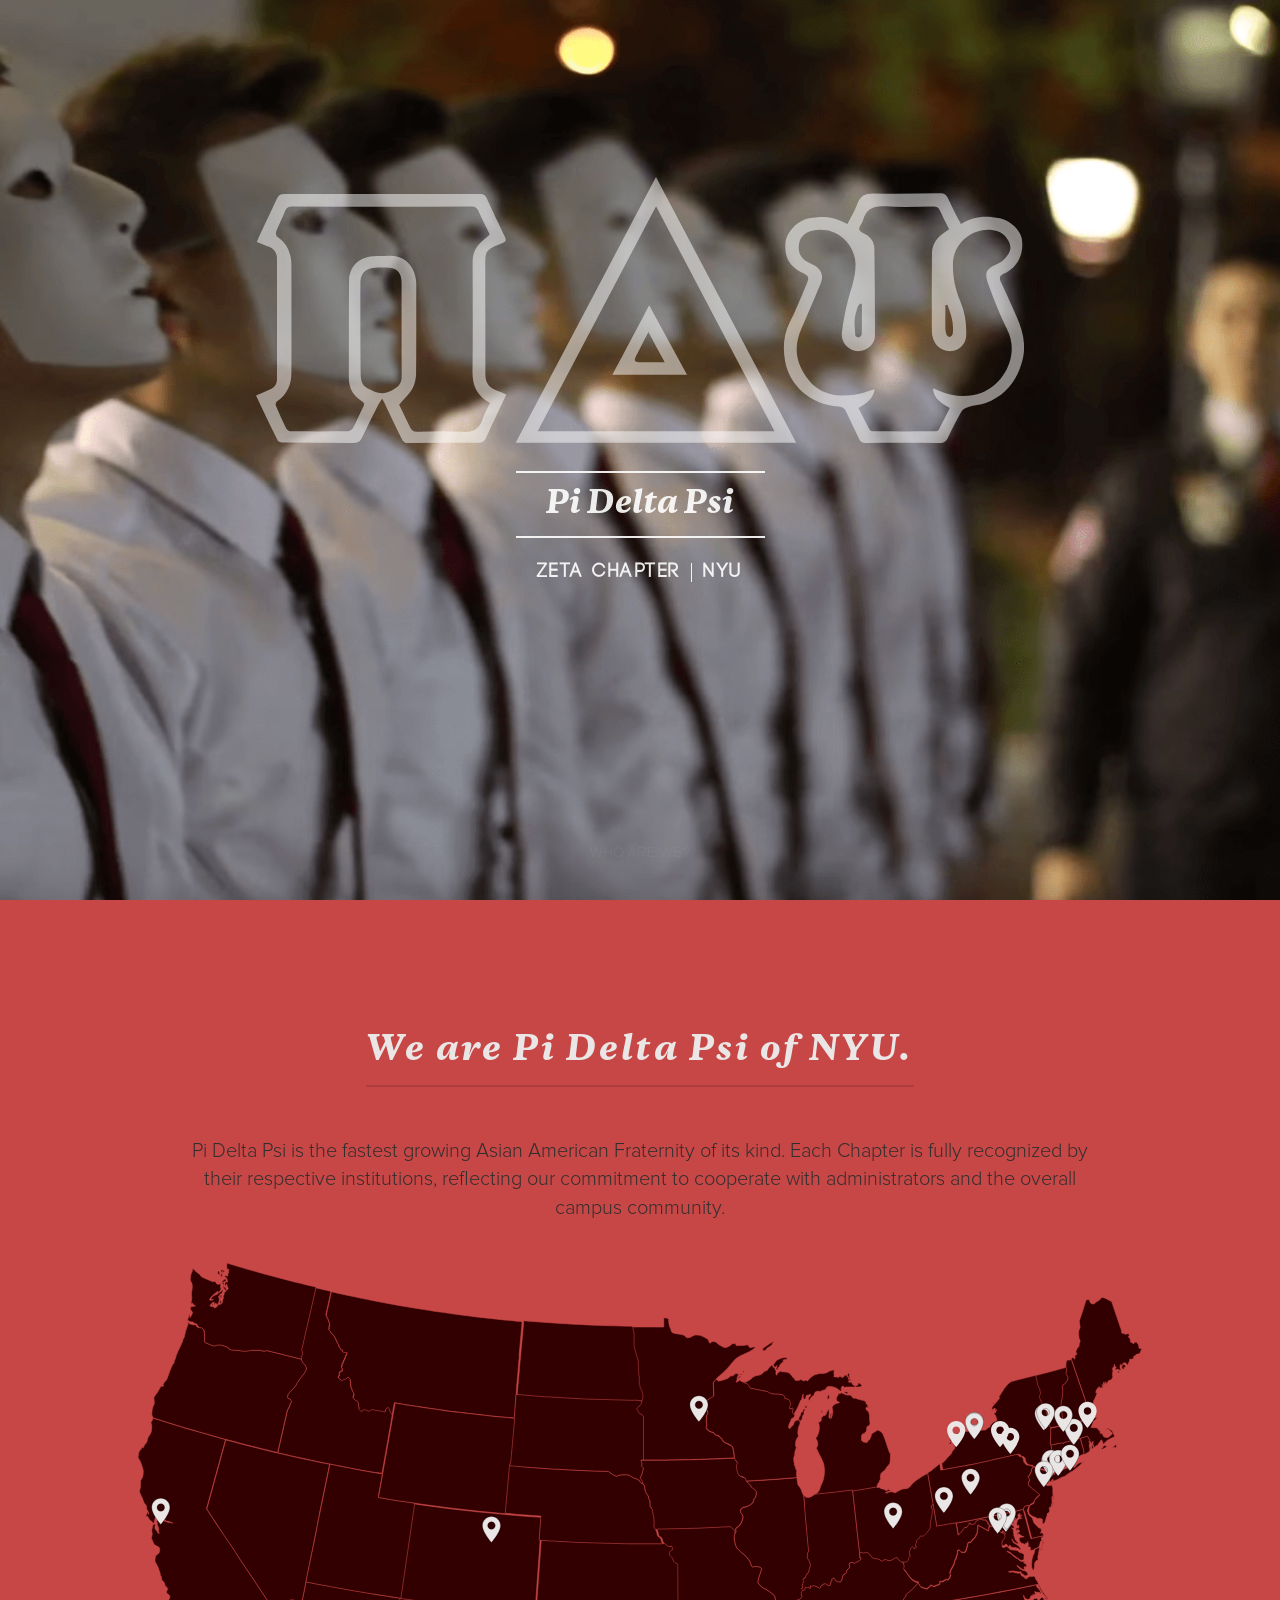
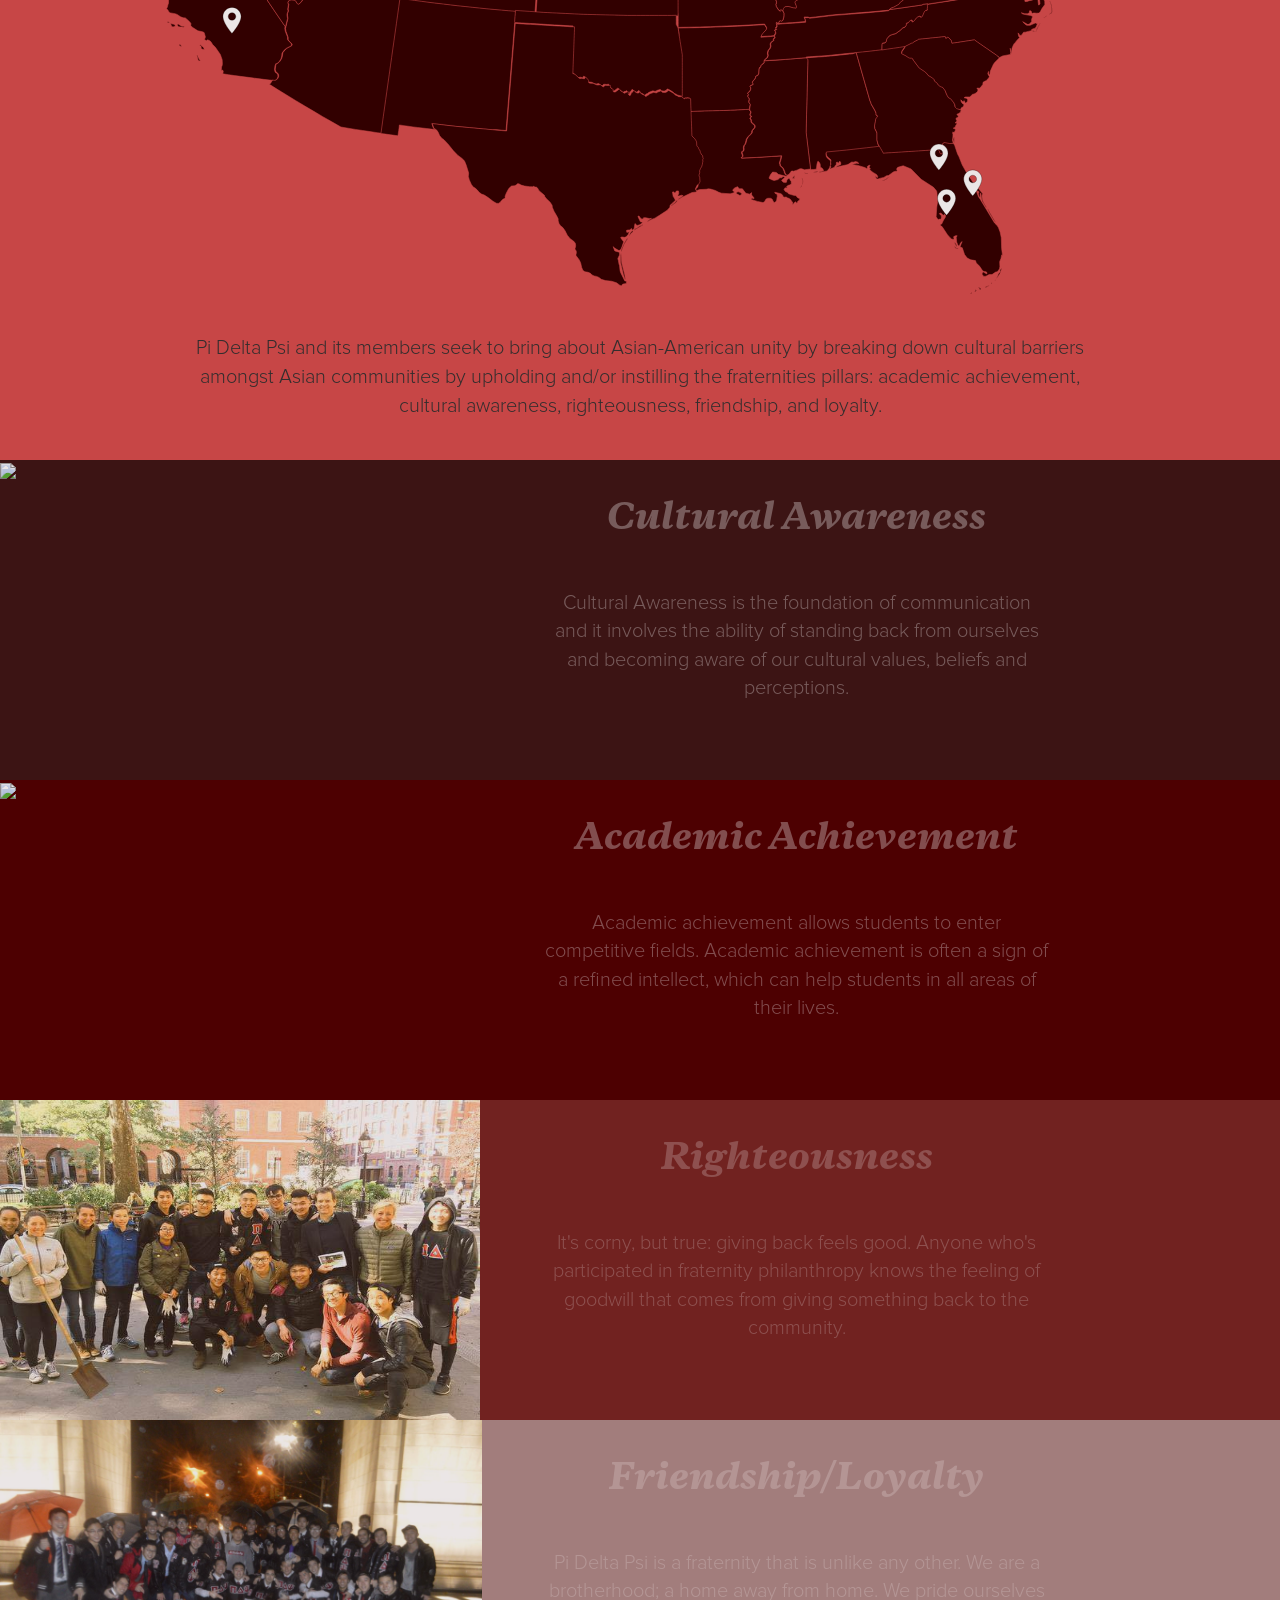
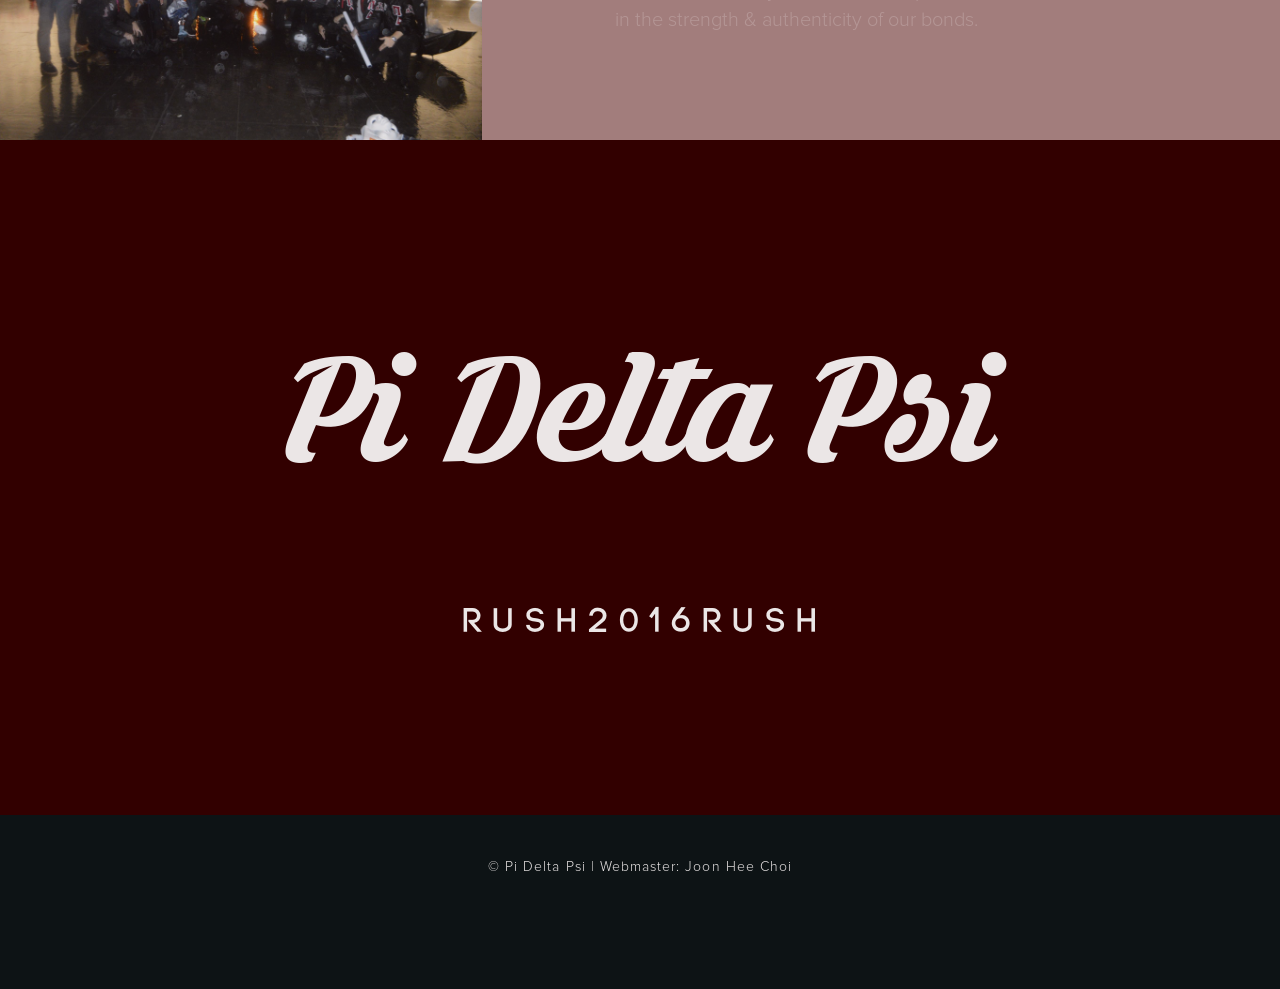
==== final/html/index.html @ 0b67f4a4 "final-" ====
<!DOCTYPE html>
<html lang="en">
  <head>
    <meta charset="utf-8">
    <meta http-equiv="X-UA-Compatible" content="IE=edge">
    <meta name="viewport" content="width=device-width, initial-scale=1">
    <meta name="description" content="">
    <meta name="author" content="">
    <link rel="icon" href="../img/pi_icon.png">
    <title>Pi Delta Psi |  NYU </title>

    <!-- Bootstrap core CSS -->
    <link href="../css/bootstrap.min.css" rel="stylesheet">
    <link href="../css/bootstrap.css" rel="stylesheet">
    <link href="../css/starter-template.css" rel="stylesheet">
    <link href="../css/style.css" rel="stylesheet">

  </head>

  <body>
    <div class = "front-cover">
      <section id="banner">
         <div class="inner">
              <!-- <center>  <img src="../img/letters.png" alt=""></center> -->
              <img class = "letters" src="../img/template2.svg" width = "30%" height = "auto">
              <div class = "border"></div>
              <h2 id = "name" >Pi Delta Psi</h2>
              <div class = "border"></div>

              <p class = "info">Zeta Chapter | NYU</p>
              <ul class="actions">
              </ul>
         </div>
         <a class="scrollto1">WHO ARE WE?
         </br>
         <span class="glyphicon glyphicon-chevron-down" aria-hidden="true"></span>
         </a>
      </section>
      <nav class="navbar navbar-inverse navbar-fixed-top">
           <div class="navbar-header">
              <a class="navbar-brand" href="index.html">Pi Delta Psi</a>
            </div>
            <div class="mobilenav">
                  <li><a href="../html/rush.html">Rush</a></li>
                  <li><a href="../html/brothers.html">Brothers</a></li>
                  <li><a href="../html/chapters.html">Chapters</a></li>
              </div>
              <a href="javascript:void(0)" class="icon">
                <div class="hamburger">
                  <div class="menui top-menu"></div>
                  <div class="menui mid-menu"></div>
                  <div class="menui bottom-menu"></div>
                </div>
              </a>
      </nav>
      <!-- navbar -->
     
      <section id = "two" >
      <h3 class = "header-content">We are Pi Delta Psi of NYU.</h3>
    </br>
      <p class = "page-content">Pi Delta Psi is the fastest growing Asian American Fraternity of its kind. Each Chapter is fully recognized by their respective institutions, reflecting our commitment to cooperate with administrators and the overall campus community.</p>
    <div class = "map-wrapper">
        <img src="../img/usaHigh.svg" >
    </div>
    <p class = "page-content">
    Pi Delta Psi and its members seek to bring about Asian-American unity by breaking down cultural barriers amongst Asian communities by upholding and/or instilling the fraternities pillars: academic achievement, cultural awareness, righteousness, friendship, and loyalty.</p>
      </section>
      <section id = "three" >
        <div id = "page-three">
          <div class = "left-image" >
            <img id = "side-image" src="../img/cultural.jpg" height = "320">
          </div>
          <div id = "container3" class = "col-md-5">
            <h3>Cultural Awareness</h3>
            </br>
            <p class="page"> Cultural Awareness is the foundation of communication and it involves the ability of standing back from ourselves and becoming aware of our cultural values, beliefs and perceptions. </p>
          </div>
        </div>
      </section>
      <section id = "four">
        <div id = "page-four">
          <div class = "left-image" >
            <img id = "side-image" src="../img/academic.jpg" height = "320">
          </div>
          <div id = "container4" class = "col-md-5">
            <h3>Academic Achievement</h3>
            </br>
            <p class="page"> Academic achievement allows students to enter competitive fields. Academic achievement is often a sign of a refined intellect, which can help students in all areas of their lives. </p>
          </div>
        </div>
      </section>
      <section id = "five" >
        <div id = "page-five">
           <div class = "left-image" >
            <img id = "side-image" src="../img/righteousness.jpg" width = "480px" height = "320px">
          </div>
          <div id = "container5" class = "col-md-5">
            <h3>Righteousness</h3>
            </br>
            <p class="page">It's corny, but true: giving back feels good. Anyone who's participated in fraternity philanthropy knows the feeling of goodwill that comes from giving something back to the community.</p>
          </div>
        </div>
      </section>
      <section id = "six">
        <div class = "left-image"><img id = "side-image" src="../img/friendship.jpg" height = "320"> </div>
        <div id = "page-six">
           <div id = "container6" class = "col-md-5">
             <h3>Friendship/Loyalty</h3>
             </br>
             <p class="page"> Pi Delta Psi is a fraternity that is unlike any other. We are a brotherhood; a home away from home. We pride ourselves in the strength & authenticity of our bonds.</p>
         </div>
        </div>
      </section>
      <a href="../html/rush.html">
        <section id = "rush">
          <div class="rush-content">
            <p class = "rush-line-1">Pi Delta Psi</p>
            <p class = "rush-me">R U S H 2 0 1 6 R U S H</p>
          </div>

         </section>
      </a>
      <section id = "footer-credit">
          <p id = "credit">&copy; Pi Delta Psi | Webmaster: Joon Hee Choi</p>
         
      </section>
    </div>


    <!-- JQuery Files -->
    <script src= "../js/jquery-1.12.2.min.js"</script>
    <script src="../js/bootstrap.min.js"></script>
    <script src="../js/jquery-scrollto.js"></script>
   <script src = "../js/parallax.min.js"></script>
   <script src = "../js/main.js"></script>



  </body>
</html>
---- final/css/style.css ----
@font-face {
    font-family: CodeBold;
    src: url("../fonts/CODEBold.otf");
    font-weight: bold;
}
@font-face{
  font-family: Galaxie;
  src: url("../fonts/Galaxie.otf");

}
@font-face{
  font-family: Proxima;
  src: url("../fonts/Proxima.otf");
}
@font-face{
  font-family: Krinkle;
  src: url("../fonts/KrinkesRegular.ttf");

}
body {
  background-color: #320000;
  padding: 0;
  margin-top: 0;

}	
h3{
  font-family: Galaxie;
  color: white;
  font-size: 35px;
}
/* CUSTOMIZE THE NAV BAR */

.navbar-inverse .navbar-nav>.active>a, .navbar-inverse .navbar-nav>.active>a:hover, .navbar-inverse .navbar-nav>.active>a:focus {
  color: #fff;
  background-color: #FF953D;
  display: block;
  margin-top: 0;
}
.navbar-fixed-top {
  position: relative;
}
.navbar{
  display: block;
  margin-bottom: 0px;
}
/*END OF NAV*/
/*Front Page*/
.letters{
  display: block;
  margin: auto;
  opacity: 0;
  margin-bottom: 2em;
  width: 60%;
}

.info{
  font-family: CodeBold;
  color: white; 
  letter-spacing: 0.075em;
  font-size: 20px;
  opacity: 0;
  margin-top: 1.0em;
  margin-bottom: 1.0em;
}
/*Front Page End*/
a:visited,a:hover,a,a:link{
  text-decoration: none;
  color: white;
  cursor: auto;

}
.front-cover{
	height: 100vh;
	width:100%;
	background-size: cover;
	background-position: center center;
	background-repeat: no-repeat;
	padding-top: 0;
	margin-top: 0;
  opacity: 0.9;
}
.border{
  display: -moz-flex;
  display: -webkit-flex;
  display: -ms-flex;
  display: flex;
  margin: auto;
  justify-content: center;
	border-bottom: 2px solid #ffffff;
  width: 0px;
  margin-top: 0;
  padding-top: 0;
  margin-bottom: 0;
  margin-top: 0;
  opacity: 0;
}
/*ScrollTo Plugin*/
.scrollto1{
  opacity: 0;
  margin-top: 2.5em;
}
.scrollto1:hover{
  cursor: pointer;
}
/*ScrollTo Plugin*/
.image-container{
  display: inline-block;
  box-sizing: border-box;
}
.glyphicon-chevron-down{
  margin-top: 3em;
}
.header-content{
  display: inline-block;
  font-family: Galaxie;
  letter-spacing: 0.075em;
  font-size: 33px;
  color:white;
  padding-bottom: 0.5em;
  margin-top: 4.0em;
  border-bottom: solid 2px #fff;
  border-color:rgba(0, 0, 0, 0.125);
}

.page-content{
  display: block;
  font-family: Proxima;
  font-size: 20px;
  width: 72%;
  margin: auto;
  padding-top: 2em;
  padding-bottom: 2em;

}
.map-wrapper img{
  box-sizing: border-box;
  padding: 0px 10px;
  width: 80%;
}



.glyphicon-chevron-down{
  opacity: 0;
}
/* rush section */
#rush{
  /*height: 420px;*/
  height: 75vh;
  line-height: 75vh;
  text-align: center;
}
.rush-content {
  line-height: normal;
  vertical-align: middle;
  display: inline-block;
}
.rush-line-1{
  font-family: Krinkle;
  color: white;
  font-size: 200px;
  /*line-height: 420px;*/
  text-align: center;
}
.rush-me{
  font-family: CodeBold;
  color: white;
  font-size: 35px;
  text-align: center;
}
/* rush section end */

#name{
  font-family: Galaxie;
  font-size: 30px;
  margin-bottom: 0.5em;
  margin-top:0.5em;
  opacity: 0; 
  color: white;
  display: inline-block;
}
#two{
  padding: 0;
  margin: 0;
  width: 100%;
  height: auto;
  background-color: #D84E4E;
  overflow: hidden;
  text-align: center;
  position: relative;
}
#three, #four,#five,#six{
  padding: 0;
  margin: 0;
  width: 100%;
  height: 320px;
  background-color: #3E1717;
  overflow: hidden;
}
#four{
	background-color: #500002;

}
#five{
  background-color: #782624;
  padding: 0;
}
#six{
  background-color: #AF8B8A;
}
.page{
  display: block;
  font-family: Proxima;
  margin-top: 1em;
  font-size: 20px;
  color: white;
  float: right;

}
#container1,#container3, #container4, #container5, #container6{
  opacity: 0;
  padding-top: 20px;
  text-align: center;
}

#banner {
    display: -moz-flex;
    display: -webkit-flex;
    display: -ms-flex;
    display: flex;
    -moz-flex-direction: column;
    -webkit-flex-direction: column;
    -ms-flex-direction: column;
    flex-direction: column;
    -moz-justify-content: center;
    -webkit-justify-content: center;
    -ms-justify-content: center;
    justify-content: center;
    cursor: default;
    height: 100vh;
    min-height: 35em;
    overflow: hidden;
    position: relative;
    text-align: center;
}
#footer-credit{
  font-family: Proxima;
  text-align: center;
  height: calc(25vh - 51px);
  color: white;
  background-color: #091618;
  letter-spacing: 0.075em;
  padding-top: 3em;
}

/* 5/7/16 */
.scrollto1 {
  position: relative;
  top: 200px;
  cursor: pointer;
}
.glyphicon-chevron-down {
  top: -10px;
}

/*hamburglarv2 */
.top-animate {
  background: #fff !important;
  top: 13px !important;
  -webkit-transform: rotate(45deg);
  transform: rotate(45deg);
}
.mid-animate {
  opacity: 0;
}

.bottom-animate {
  background: #fff !important;
  top: 13px !important;
  -webkit-transform: rotate(-225deg);
  transform: rotate(-225deg);
}

.top-menu {
  top: 5px;
  width: 25px;
  height: 2px;
  border-radius: 10px;
  background-color: #801515;
}

.mid-menu {
  top: 13px;
  width: 25px;
  height: 2px;
  border-radius: 10px;
  background-color: #801515;
}

.bottom-menu {
  top: 21px;
  width: 25px;
  height: 2px;
  border-radius: 10px;
  background-color: #801515;
}

.menui {
  background: white;
  transition: 0.5s ease;
  transition-timing-function: cubic-bezier(.75, 0, .29, 1.01);
  margin-top: 10px;
  position: absolute;
}

.icon {
  z-index: 999;
  position: fixed;
  display: block;
  padding: 9px;
  height: 32px;
  width: 32px;
  margin: 0px;
  top: 0;
  right:0;
  margin-right:20px;
}

.mobilenav {
  font-family: inherit;
  top: 51px;
  right: 0;
  z-index: 999;
  display: none;
  position: fixed;
  width: 100%;
  height: 0px;
  /*background: #801515;*/
  background-color: rgba(128, 21, 21, .95);
  -webkit-box-shadow: 0px 4px 5px 0px rgba(0,0,0,0.75);
  -moz-box-shadow: 0px 4px 5px 0px rgba(0,0,0,0.75);
  box-shadow: 0px 4px 5px 0px rgba(0,0,0,0.75);
}

.mobilenav li {
  list-style-type: none;
  text-align: center;
  padding: 15px;
}
.mobilenav li:hover{
  -webkit-transition-duration: 1s;
  -webkit-transition-property: all;
  -webkit-transition-timing-function: ease-in-out;
 background-color: black; 


}
.mobilenav li a {
  font-size: 150%;
  color: #fff;
  text-decoration: none;
  font-weight: 300;
  width: 100%;
}

/*.mobilenav li:first-child {
  margin-top: 60px;
}*/
/*hamburglarv2 end*/

.navbar-inverse {
  background-color: black;
}
.navbar-inverse .navbar-brand {
  color: white;
}

#footer-credit p {
  margin: 0px;
}
.left-image{
  display: block;
  float: left;
  width: 480px;
  margin-right: 50px;
}
#page-three, #page-four, #page-five, #page-six{
  display: block;
}
@media only screen and (max-width: 1250px){
  .letters{
    width: 50%;
  }
  .left-image{
    display:block;
    margin: auto;
  }
#two{
    height: 1100px;
  }
#container1,#container3, #container4, #container5, #container6{
    text-align: center;
    padding: 0 20px;
  }

.map-wrapper img{
  width: 80%;
  }
#container1,#container3, #container4, #container5, #container6{
    display: block; 
    margin-left: 0px; 
    margin-right: 0px; 
  }
}
@media (max-width: 990px){
  #three, #four, #five, #six{
    height: 700px;
  }
  .left-image {
    float: none;
    width: 480px;
    display: block;
    margin: auto;
  }
  #container1,#container3, #container4, #container5, #container6{
     float: right;
    }
    
}
@media only screen and (max-width: 650px){
  #three, #four, #five, #six{
    height: 700px;
  }
  .rush-line-1 {
    font-size: 120px;
  }
}
@media only screen and (max-width: 500px){
  .left-image{
    margin-left: 0;
    height: auto;
  }
    .rush-line-1 {
    font-size: 90px;
  }
  #container1,#container3, #container4, #container5, #container6{
    width: 100%;
  }
  .letters{
    width: 70%;
  }
}
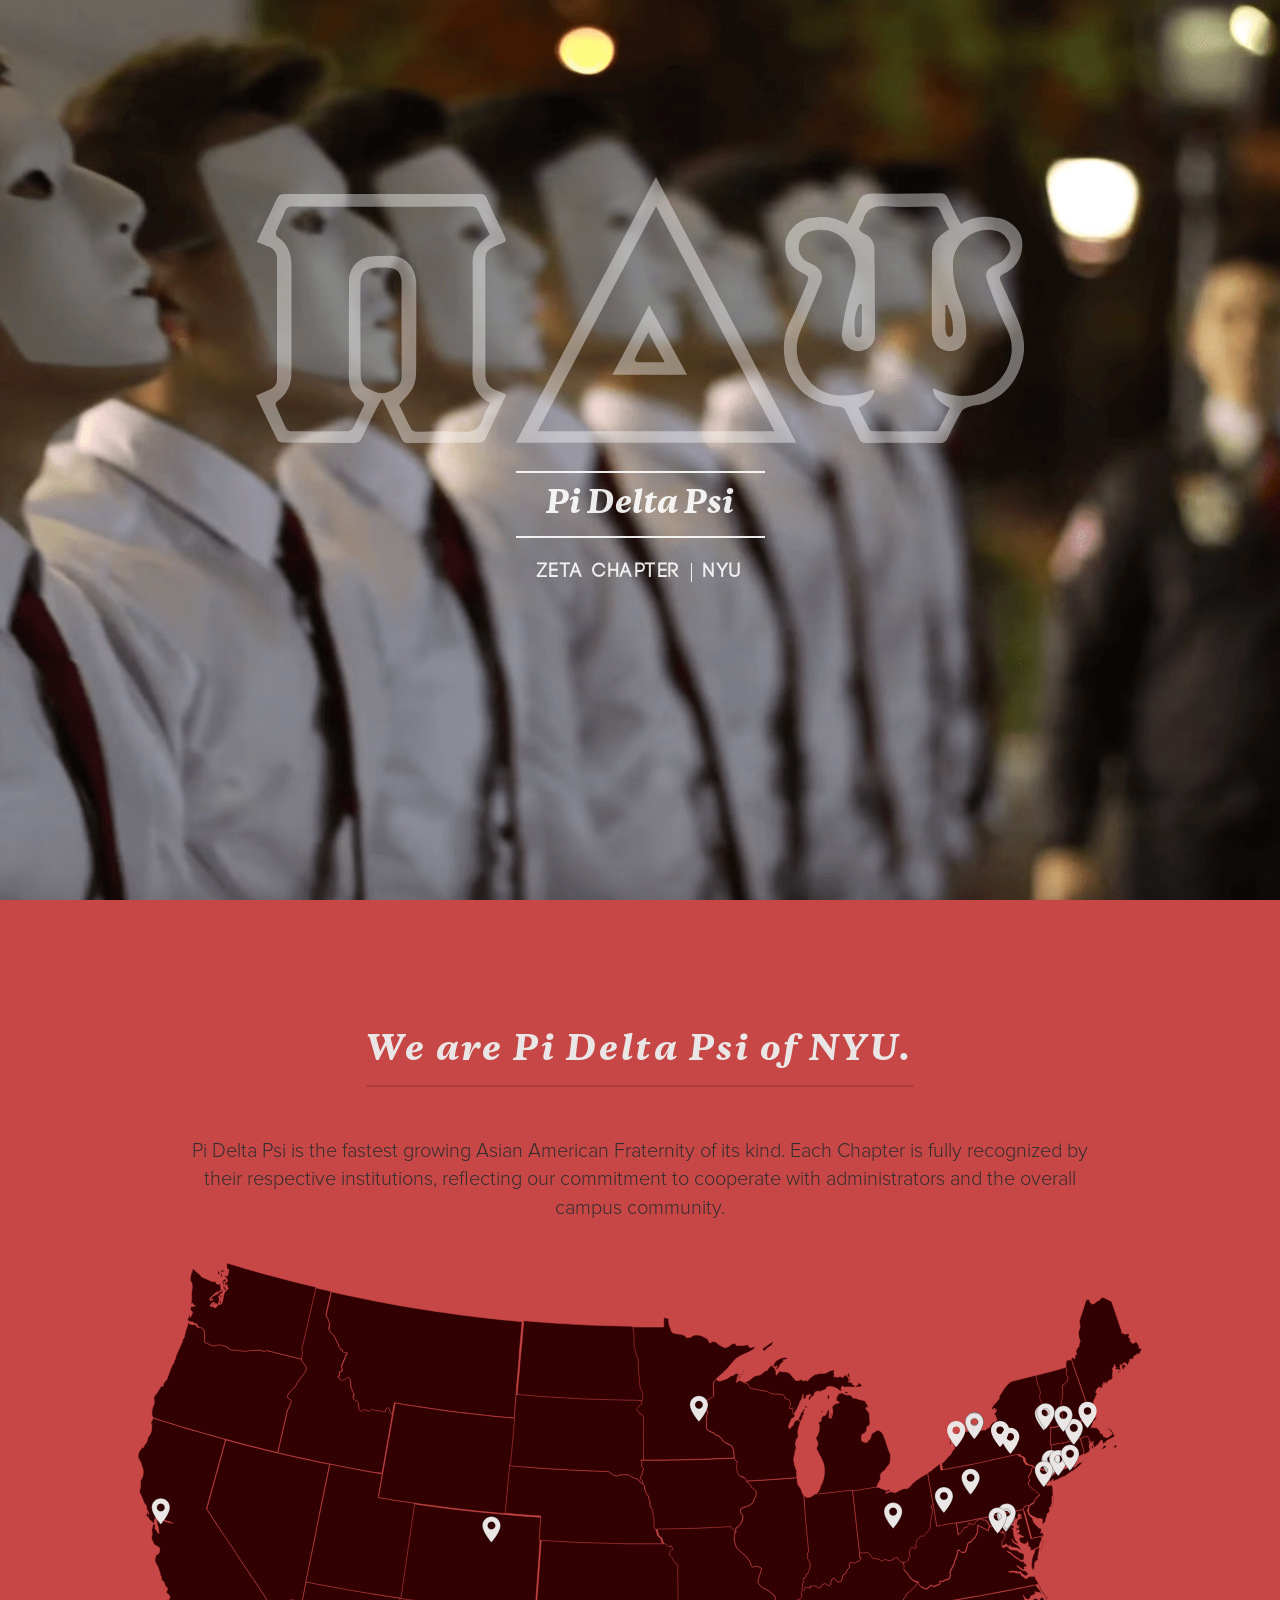
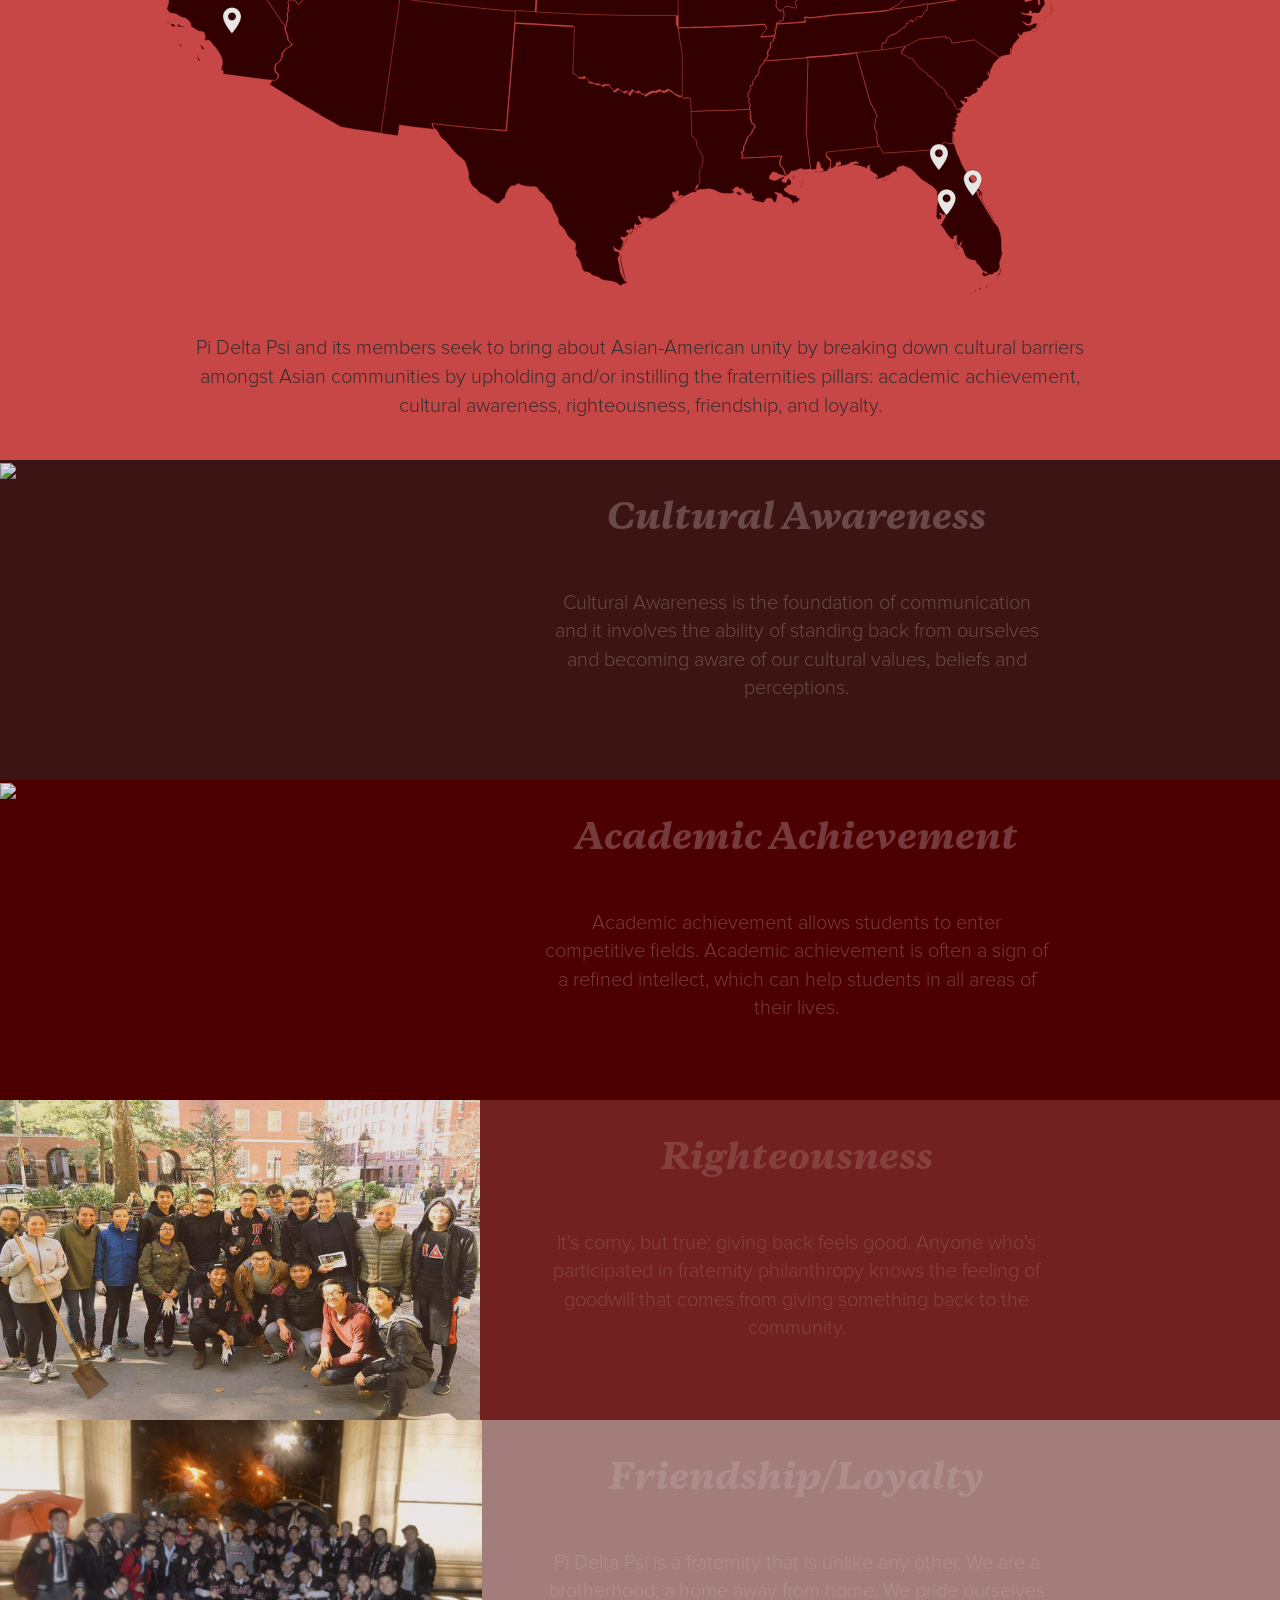
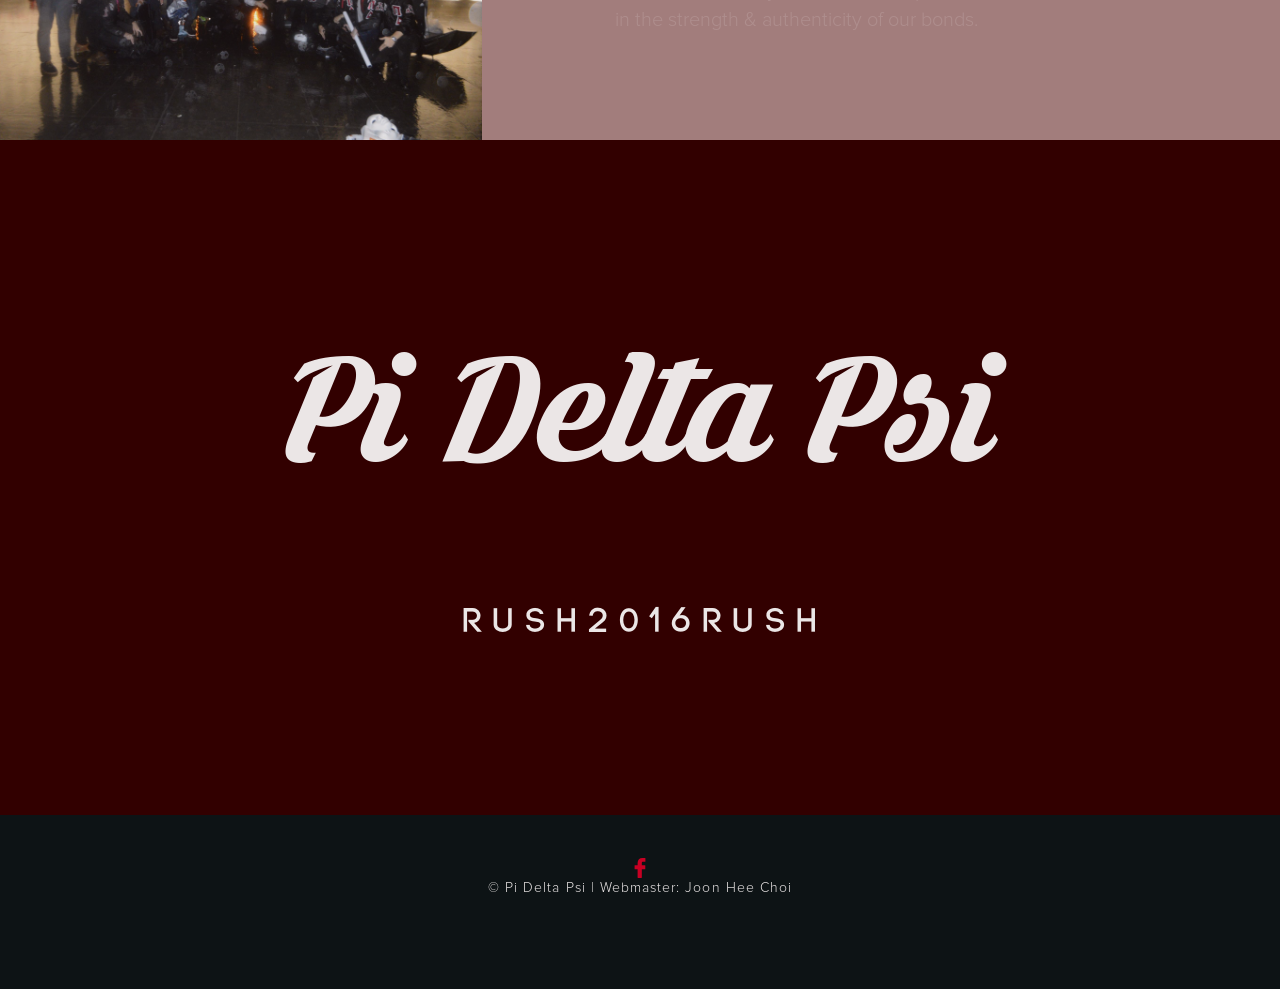
==== commit 9fb3de57: "Final" ====
--- a/final/html/index.html
+++ b/final/html/index.html
@@ -41,9 +41,9 @@
               <a class="navbar-brand" href="index.html">Pi Delta Psi</a>
             </div>
             <div class="mobilenav">
-                  <li><a href="../html/rush.html">Rush</a></li>
                   <li><a href="../html/brothers.html">Brothers</a></li>
                   <li><a href="../html/chapters.html">Chapters</a></li>
+                  <li><a href="https://www.facebook.com/nyupideltapsi/?fref=ts">Facebook Page</a></li>
               </div>
               <a href="javascript:void(0)" class="icon">
                 <div class="hamburger">
@@ -111,7 +111,7 @@
          </div>
         </div>
       </section>
-      <a href="../html/rush.html">
+      <a href="https://www.youtube.com/watch?v=x0-V3t4r3qE">
         <section id = "rush">
           <div class="rush-content">
             <p class = "rush-line-1">Pi Delta Psi</p>
@@ -121,6 +121,7 @@
          </section>
       </a>
       <section id = "footer-credit">
+        <a href="https://www.facebook.com/nyupideltapsi/?fref=ts" class = "fb-link"><img src="../img/facebook-logo.svg" height= "20px"></a> 
           <p id = "credit">&copy; Pi Delta Psi | Webmaster: Joon Hee Choi</p>
          
       </section>
--- a/final/css/style.css
+++ b/final/css/style.css
@@ -139,7 +139,9 @@
 }
 
 
-
+section{
+  overflow: hidden;
+}
 .glyphicon-chevron-down{
   opacity: 0;
 }
@@ -243,6 +245,7 @@
     position: relative;
     text-align: center;
 }
+/*footer*/
 #footer-credit{
   font-family: Proxima;
   text-align: center;
@@ -251,6 +254,13 @@
   background-color: #091618;
   letter-spacing: 0.075em;
   padding-top: 3em;
+}
+.fb-link{
+  padding-bottom: 1em;
+
+}
+.fb-link:visited{
+  text-decoration: none;
 }
 
 /* 5/7/16 */
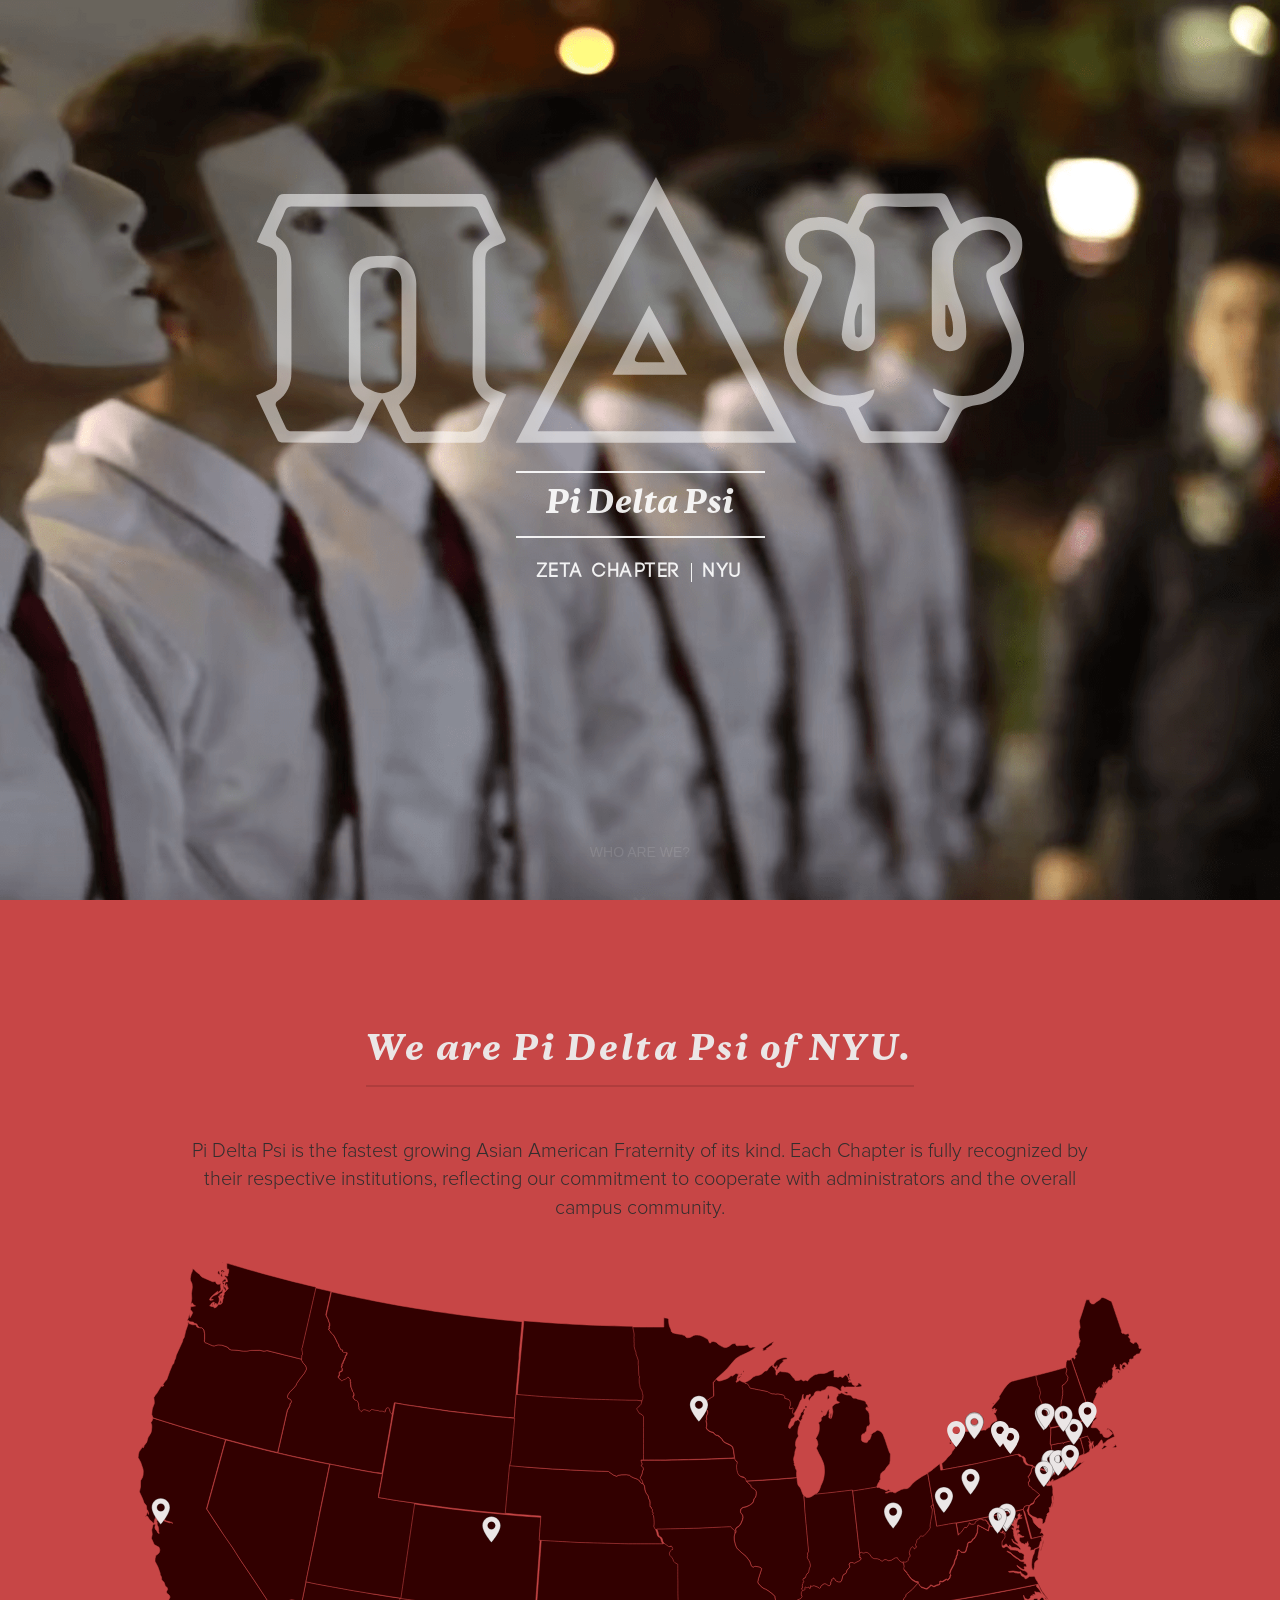
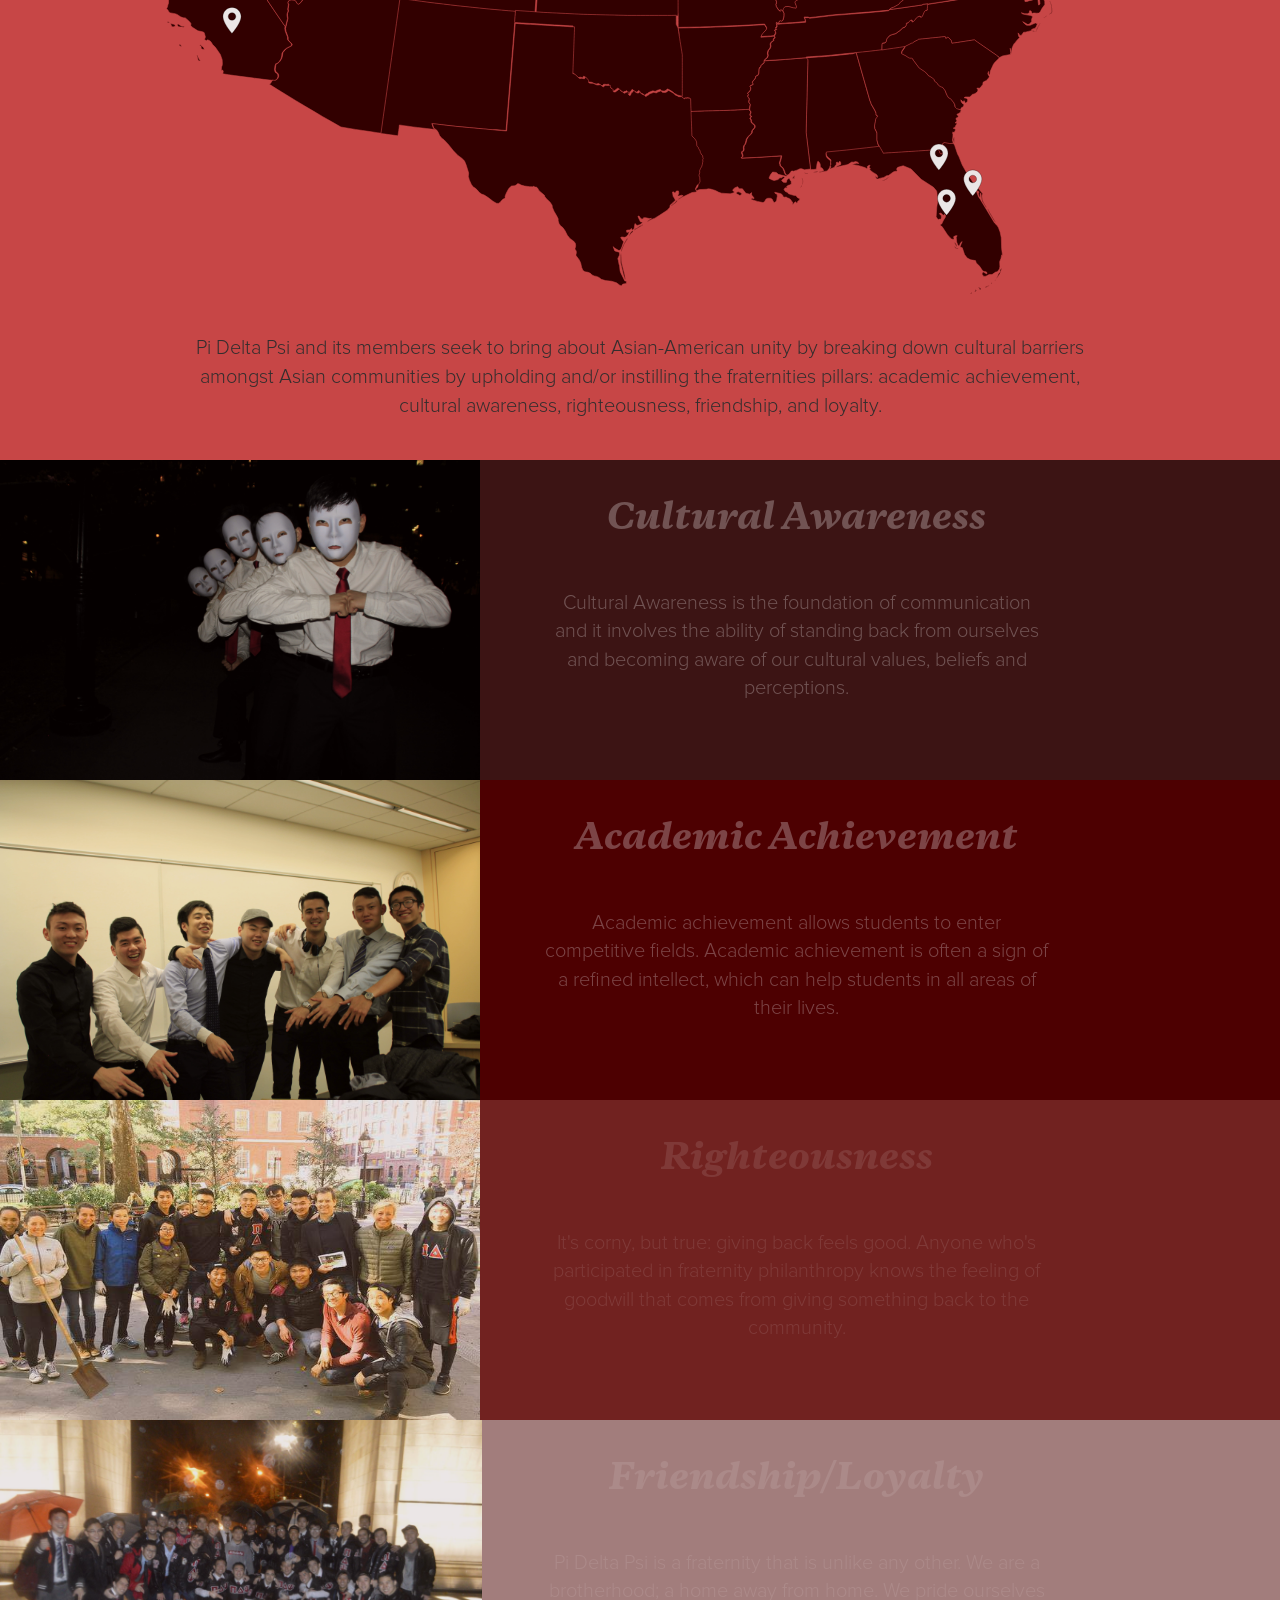
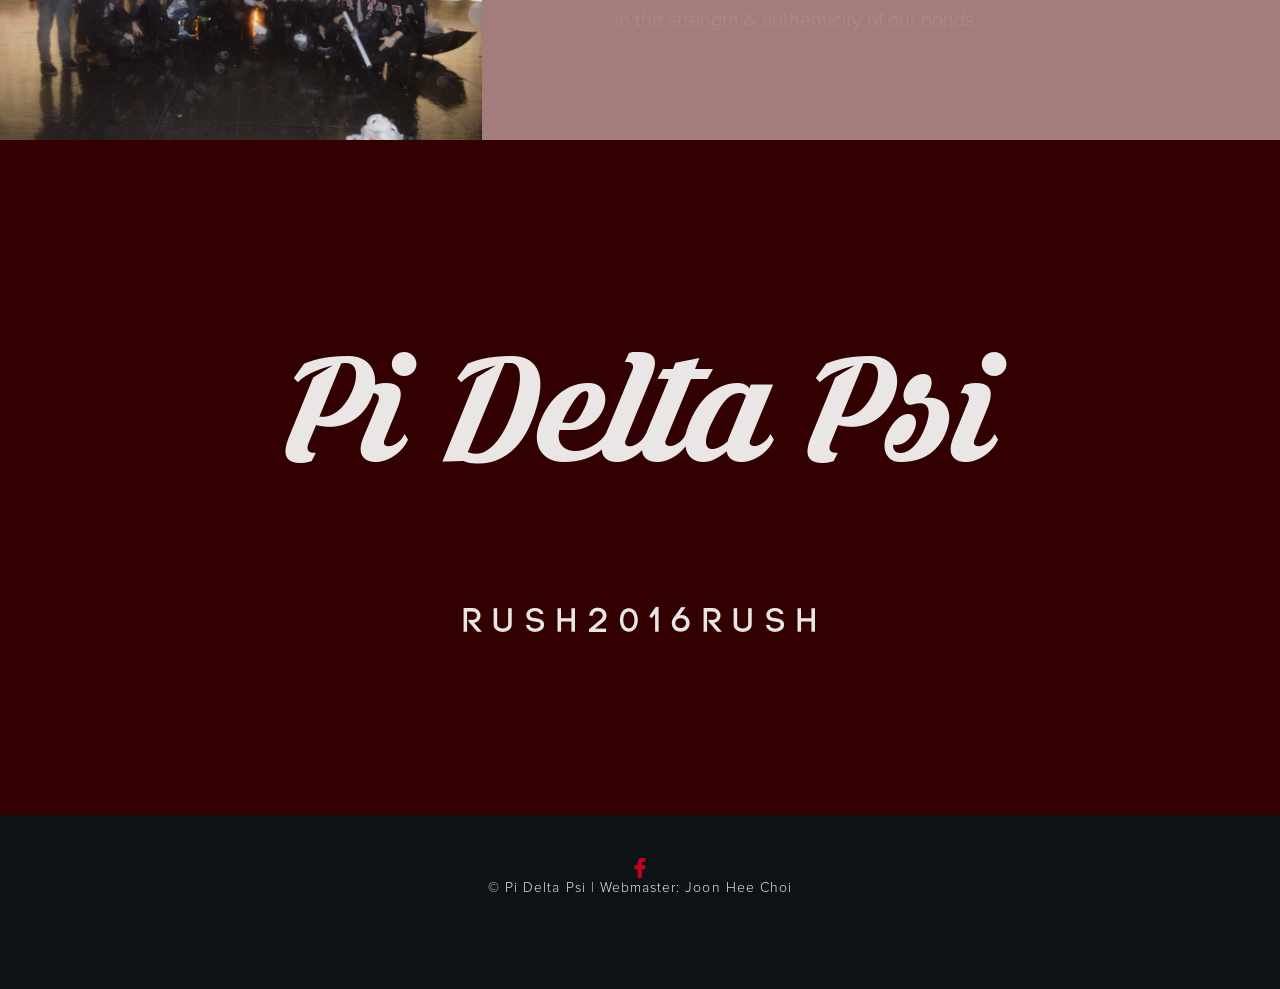
==== commit 28ac431e: "fixed capitalization issue with the img tag." ====
--- a/final/html/index.html
+++ b/final/html/index.html
@@ -68,7 +68,7 @@
       <section id = "three" >
         <div id = "page-three">
           <div class = "left-image" >
-            <img id = "side-image" src="../img/cultural.jpg" height = "320">
+            <img id = "side-image" src="../img/cultural.JPG" height = "320">
           </div>
           <div id = "container3" class = "col-md-5">
             <h3>Cultural Awareness</h3>
@@ -80,7 +80,7 @@
       <section id = "four">
         <div id = "page-four">
           <div class = "left-image" >
-            <img id = "side-image" src="../img/academic.jpg" height = "320">
+            <img id = "side-image" src="../img/academic.JPG" height = "320">
           </div>
           <div id = "container4" class = "col-md-5">
             <h3>Academic Achievement</h3>
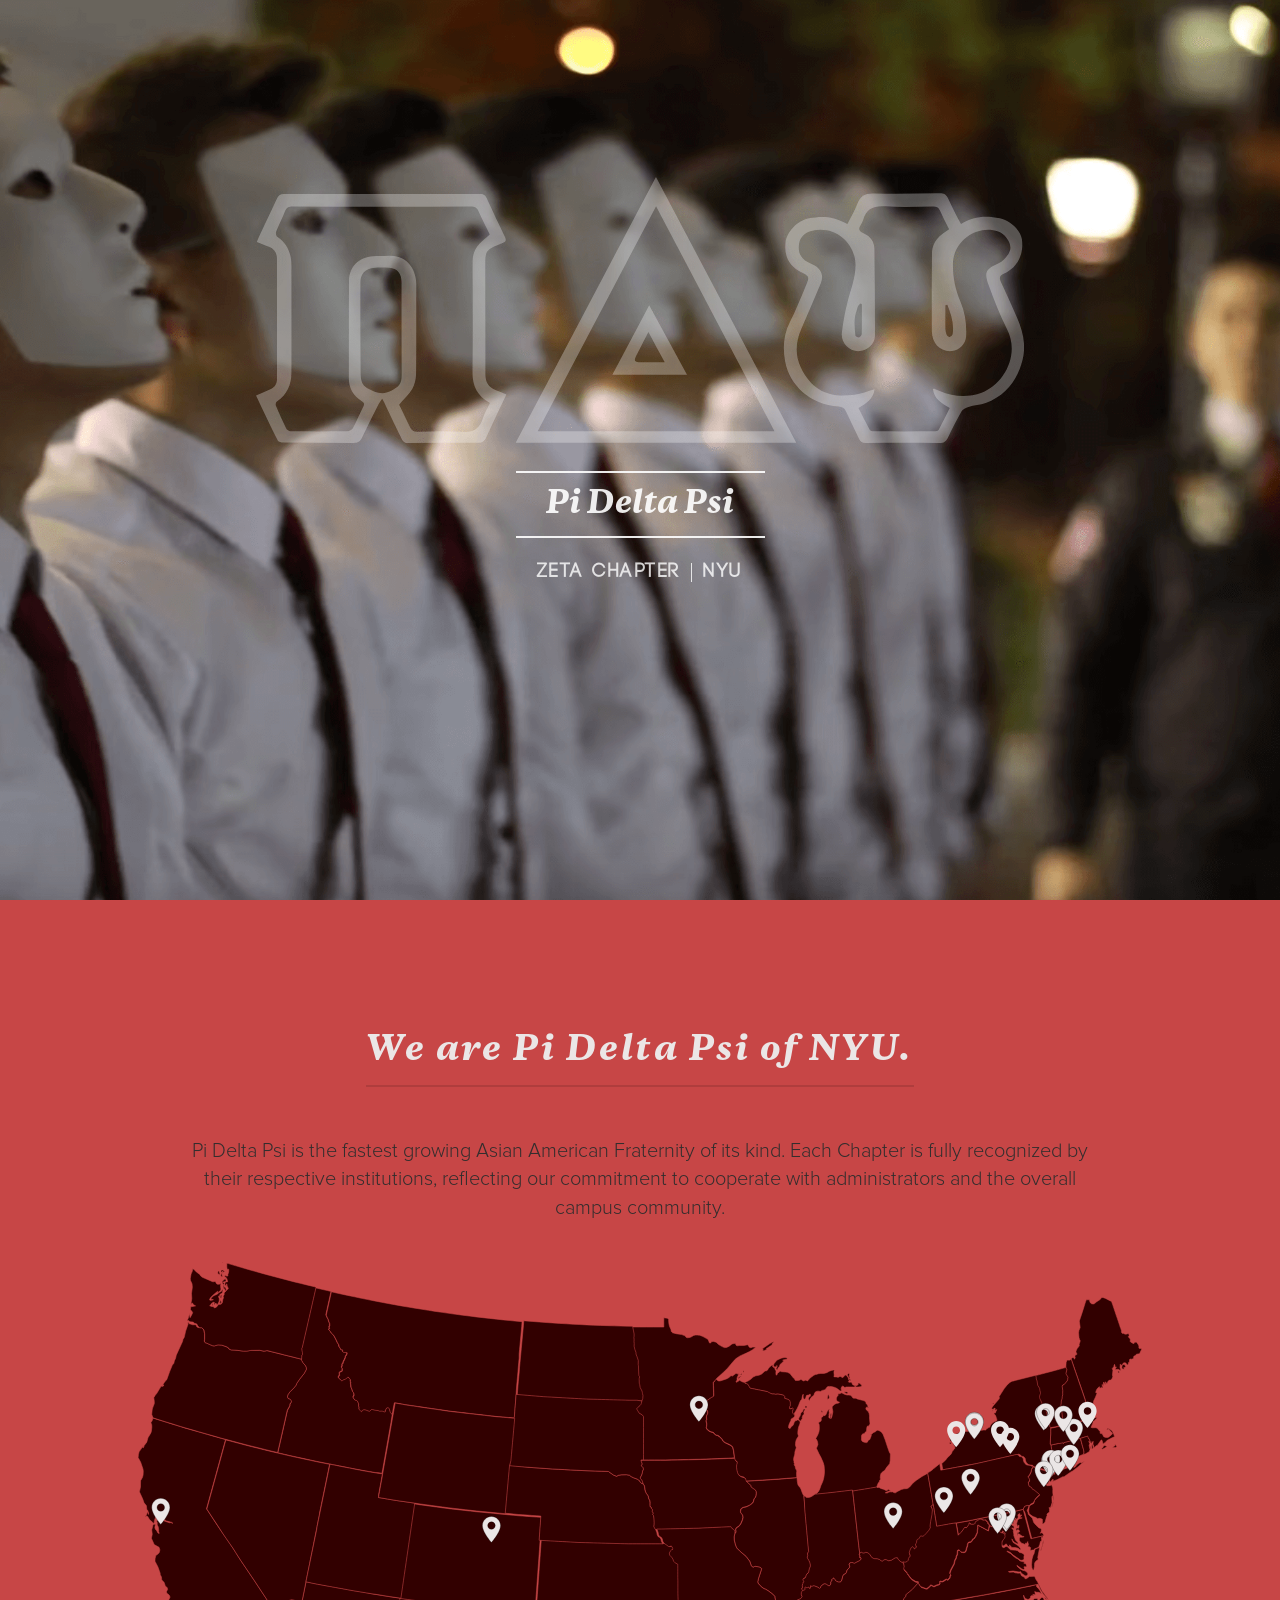
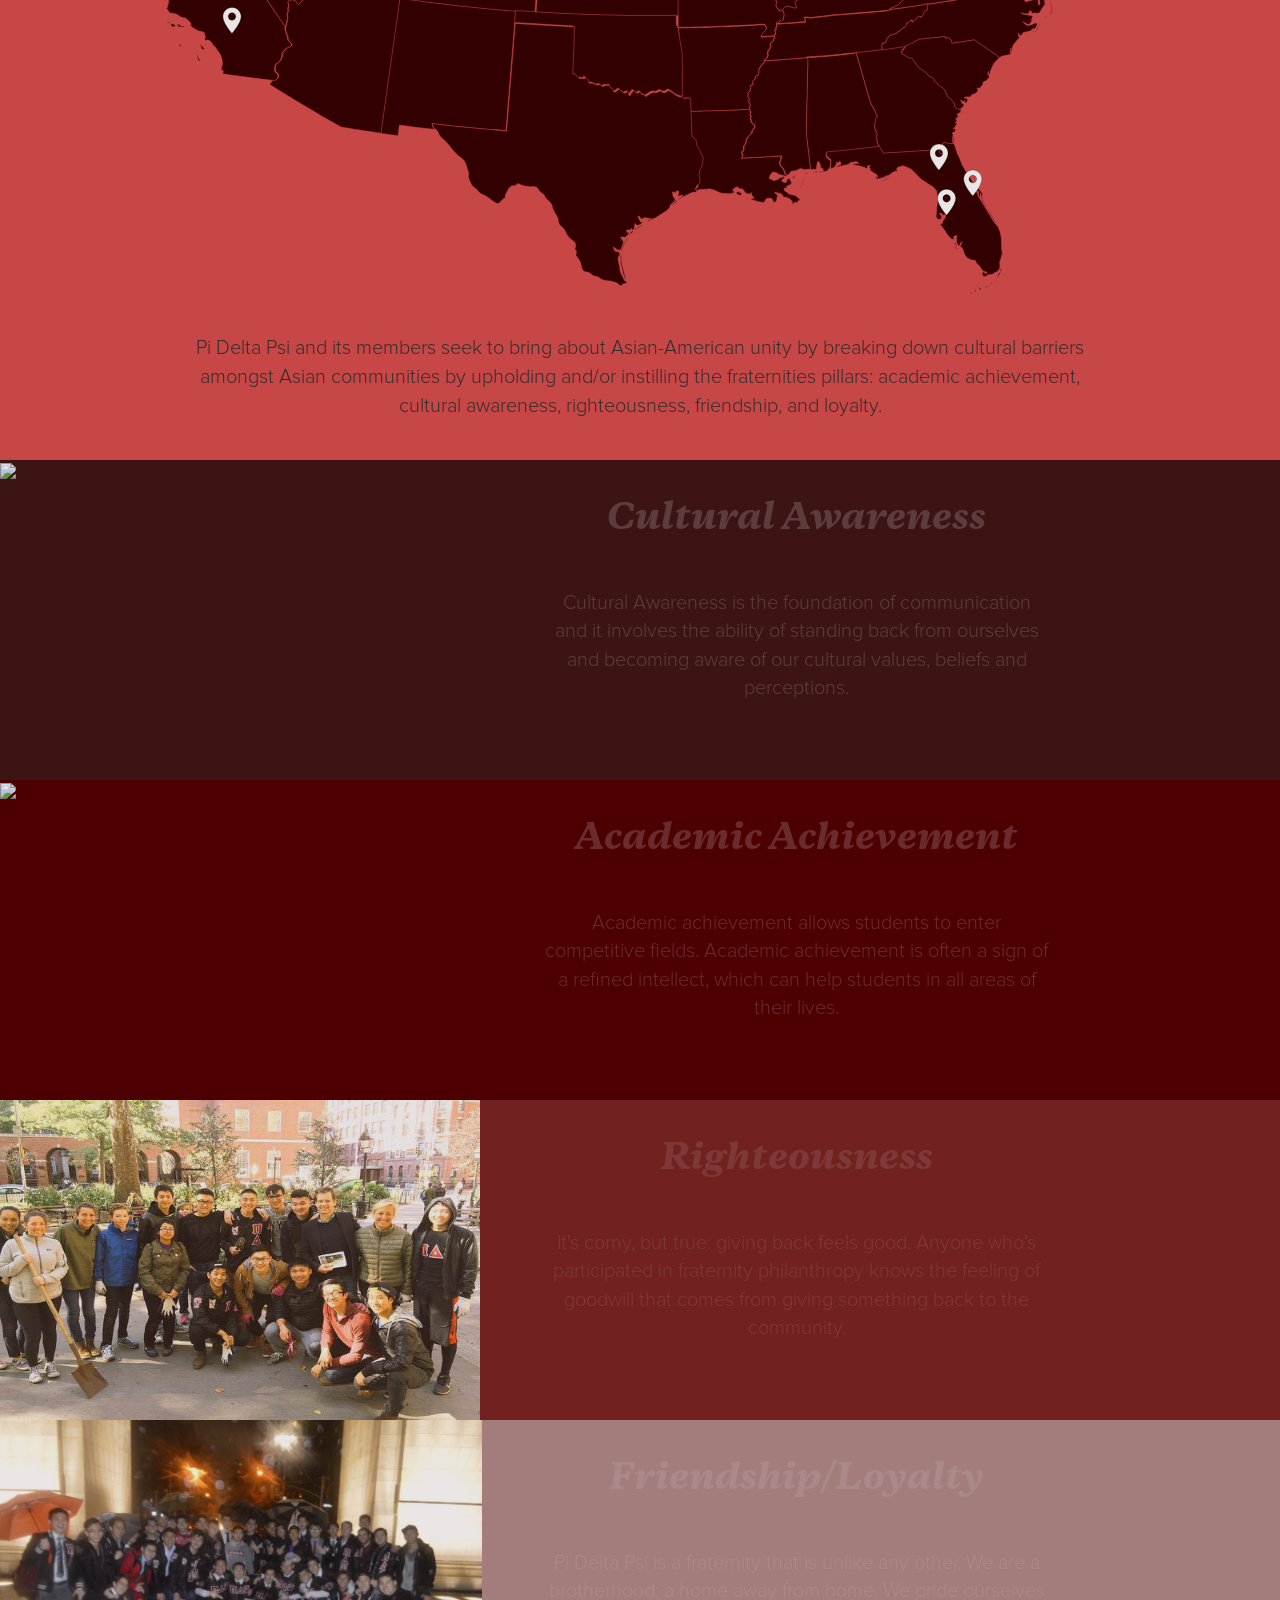
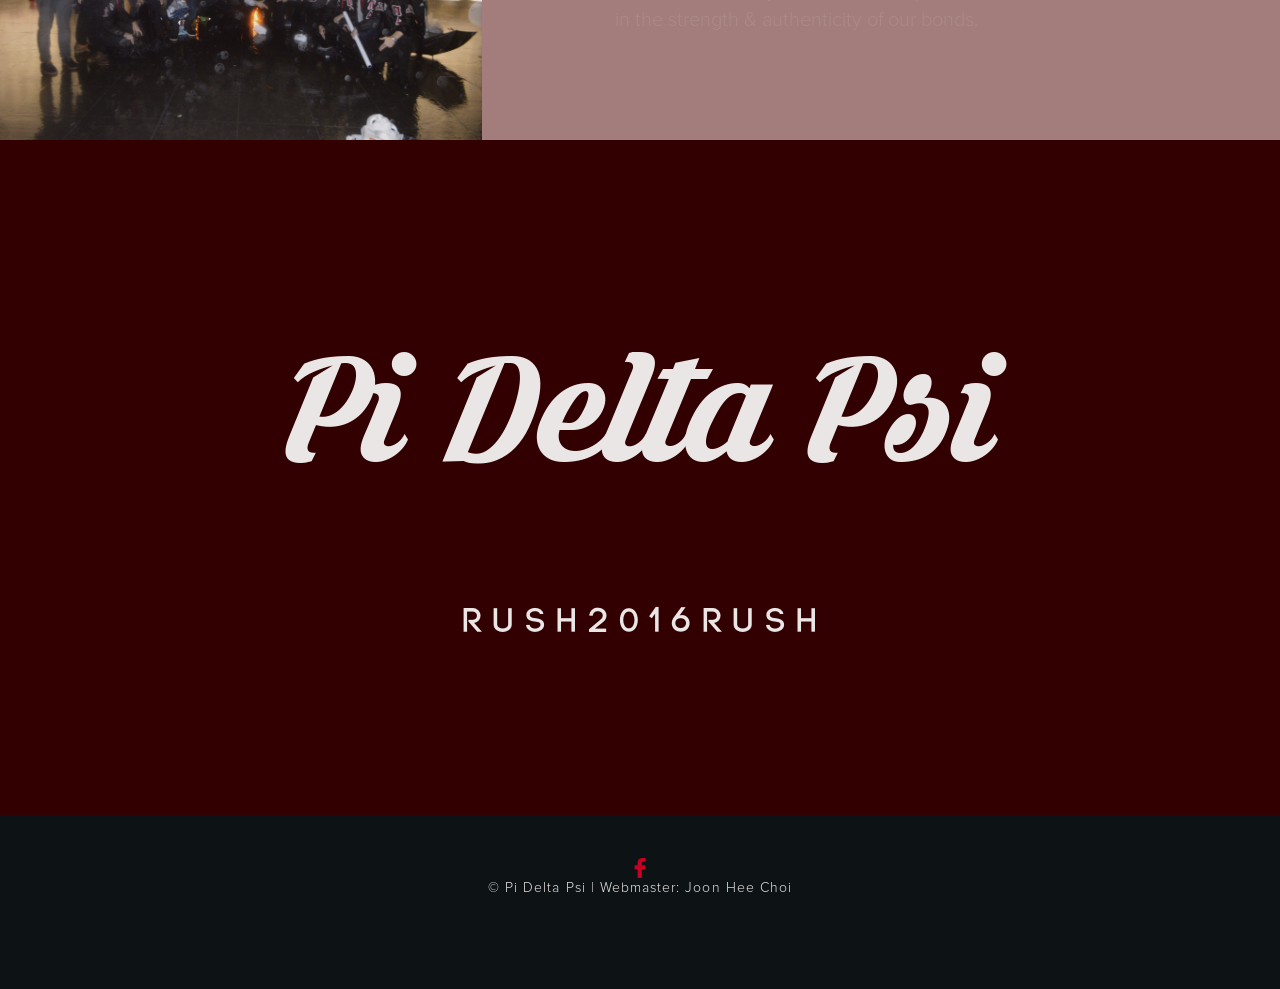
==== commit ead8949e: "Second attempt at fixing the img" ====
--- a/final/html/index.html
+++ b/final/html/index.html
@@ -68,7 +68,7 @@
       <section id = "three" >
         <div id = "page-three">
           <div class = "left-image" >
-            <img id = "side-image" src="../img/cultural.JPG" height = "320">
+            <img id = "side-image" src="../img/cultural.jpg" height = "320">
           </div>
           <div id = "container3" class = "col-md-5">
             <h3>Cultural Awareness</h3>
@@ -80,7 +80,7 @@
       <section id = "four">
         <div id = "page-four">
           <div class = "left-image" >
-            <img id = "side-image" src="../img/academic.JPG" height = "320">
+            <img id = "side-image" src="../img/academic.jpg" height = "320">
           </div>
           <div id = "container4" class = "col-md-5">
             <h3>Academic Achievement</h3>
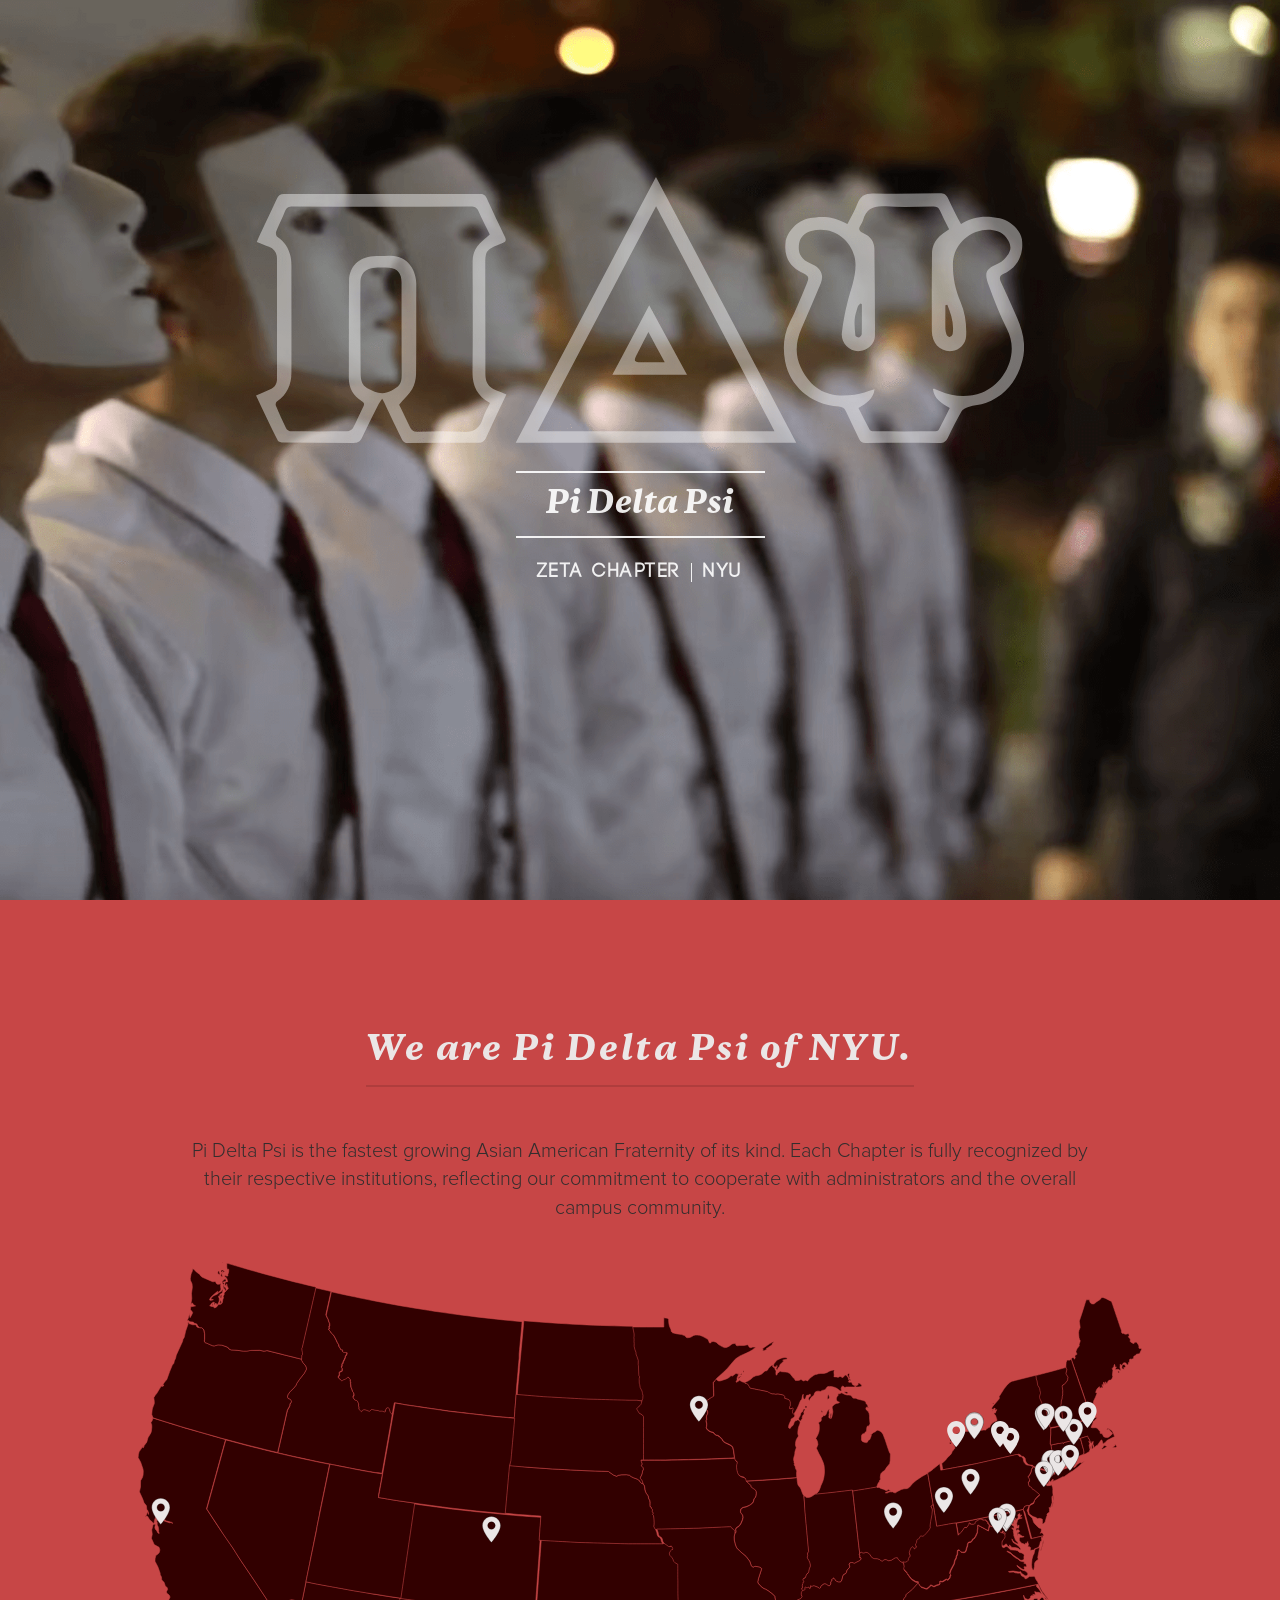
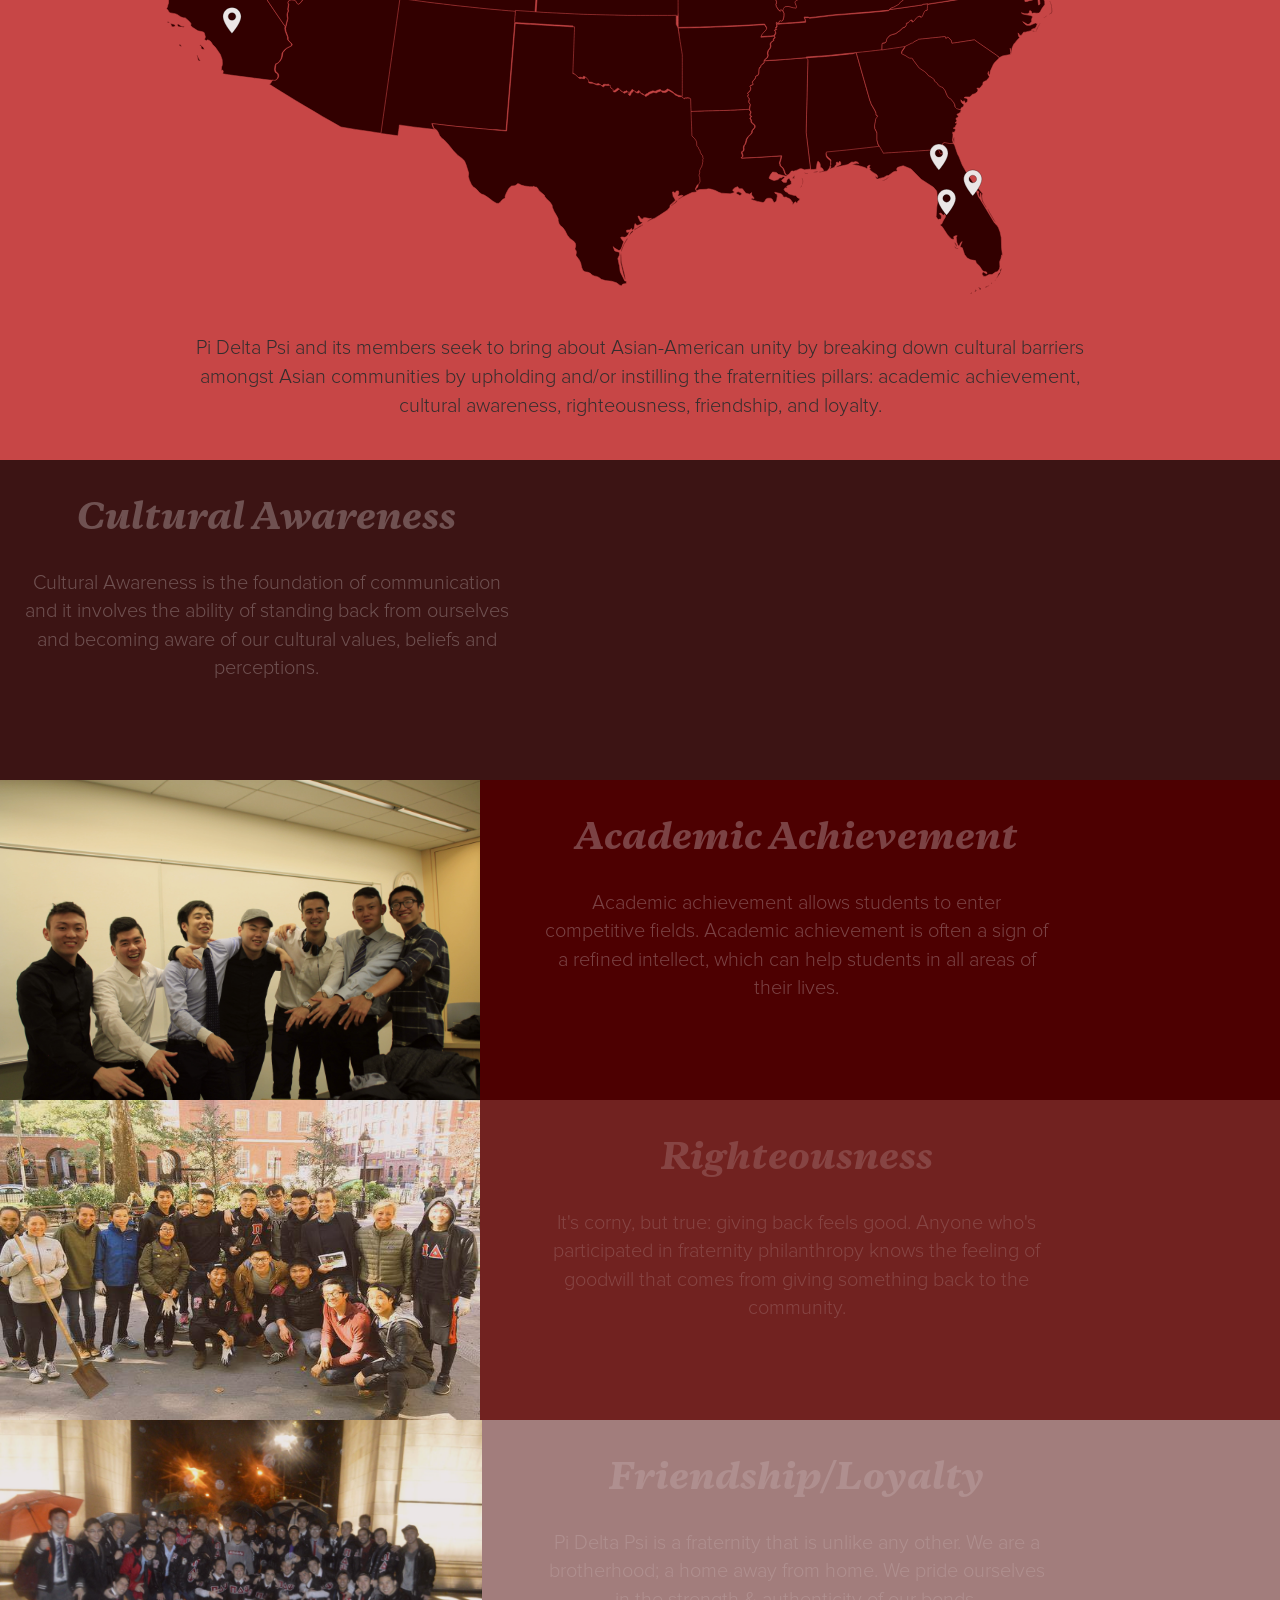
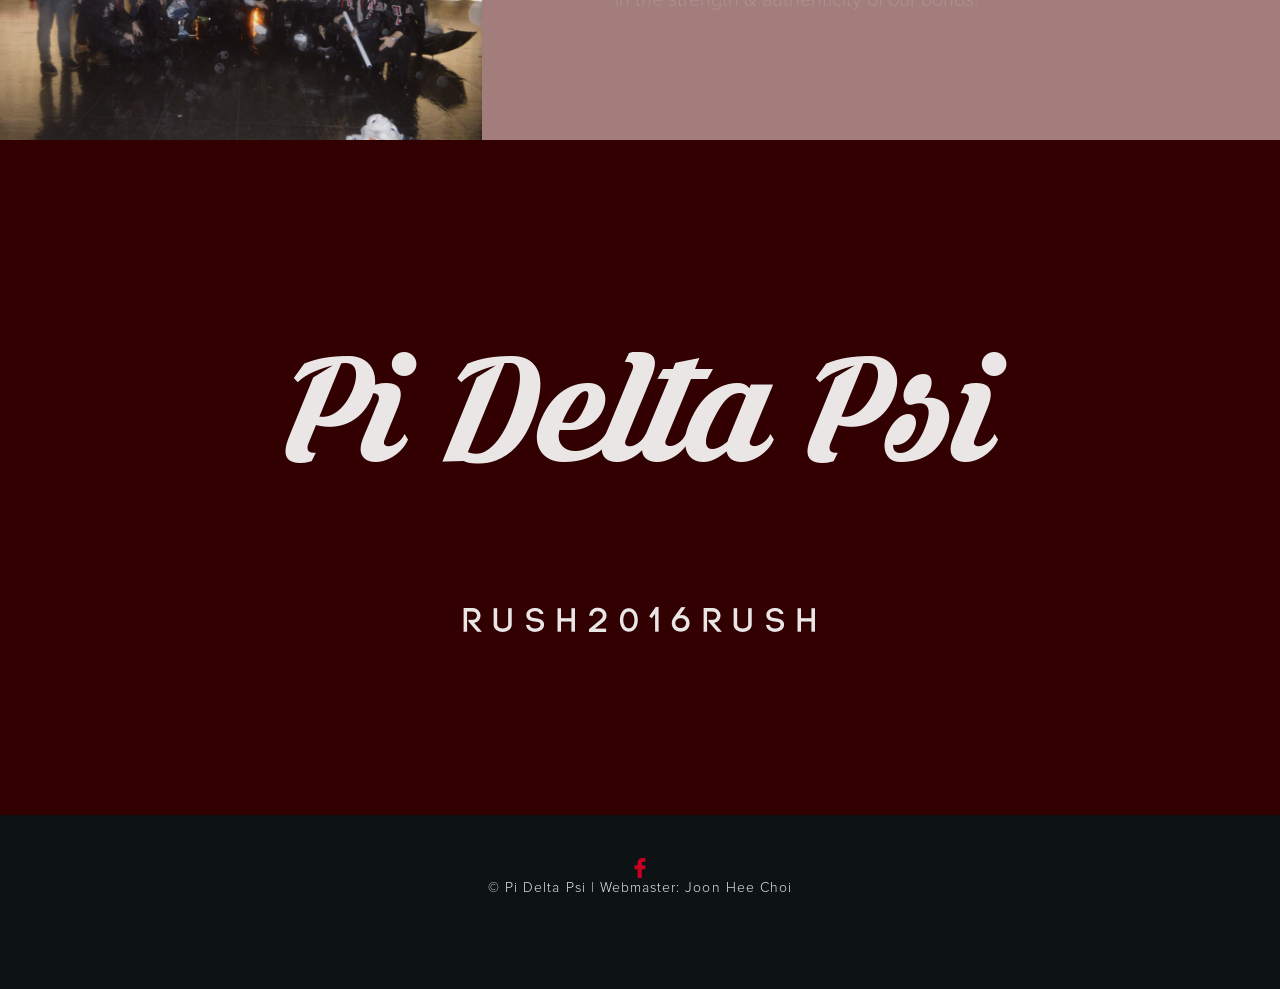
==== commit b5a2bbdd: "Add files via upload" ====
--- a/final/html/index.html
+++ b/final/html/index.html
@@ -1,13 +1,14 @@
 <!DOCTYPE html>
 <html lang="en">
-  <head>
+
+<head>
     <meta charset="utf-8">
     <meta http-equiv="X-UA-Compatible" content="IE=edge">
     <meta name="viewport" content="width=device-width, initial-scale=1">
     <meta name="description" content="">
     <meta name="author" content="">
     <link rel="icon" href="../img/pi_icon.png">
-    <title>Pi Delta Psi |  NYU </title>
+    <title>Pi Delta Psi | NYU </title>
 
     <!-- Bootstrap core CSS -->
     <link href="../css/bootstrap.min.css" rel="stylesheet">
@@ -15,127 +16,142 @@
     <link href="../css/starter-template.css" rel="stylesheet">
     <link href="../css/style.css" rel="stylesheet">
 
-  </head>
+</head>
 
-  <body>
-    <div class = "front-cover">
-      <section id="banner">
-         <div class="inner">
-              <!-- <center>  <img src="../img/letters.png" alt=""></center> -->
-              <img class = "letters" src="../img/template2.svg" width = "30%" height = "auto">
-              <div class = "border"></div>
-              <h2 id = "name" >Pi Delta Psi</h2>
-              <div class = "border"></div>
+<body>
+    <div class="front-cover">
+        <section id="banner">
+            <div class="inner">
+                <!-- <center>  <img src="../img/letters.png" alt=""></center> -->
+                <img class="letters" src="../img/template2.svg" width="30%" height="auto">
+                <div class="border"></div>
+                <h2 id="name">Pi Delta Psi</h2>
+                <div class="border"></div>
 
-              <p class = "info">Zeta Chapter | NYU</p>
-              <ul class="actions">
-              </ul>
-         </div>
-         <a class="scrollto1">WHO ARE WE?
-         </br>
+                <p class="info">Zeta Chapter | NYU</p>
+                <ul class="actions">
+                </ul>
+            </div>
+            <a class="scrollto1">WHO ARE WE?
+              <br>
          <span class="glyphicon glyphicon-chevron-down" aria-hidden="true"></span>
          </a>
-      </section>
-      <nav class="navbar navbar-inverse navbar-fixed-top">
-           <div class="navbar-header">
-              <a class="navbar-brand" href="index.html">Pi Delta Psi</a>
+        </section>
+        <nav class="navbar navbar-inverse navbar-fixed-top">
+            <div class="navbar-header">
+                <a class="navbar-brand" href="index.html">Pi Delta Psi</a>
             </div>
             <div class="mobilenav">
-                  <li><a href="../html/brothers.html">Brothers</a></li>
-                  <li><a href="../html/chapters.html">Chapters</a></li>
-                  <li><a href="https://www.facebook.com/nyupideltapsi/?fref=ts">Facebook Page</a></li>
-              </div>
-              <a href="javascript:void(0)" class="icon">
+                <li><a href="../html/brothers.html">Brothers</a>
+                </li>
+                <li><a href="../html/chapters.html">Chapters</a>
+                </li>
+                <li><a href="https://www.facebook.com/nyupideltapsi/?fref=ts">Facebook Page</a>
+                </li>
+            </div>
+            <a href="javascript:void(0)" class="icon">
                 <div class="hamburger">
-                  <div class="menui top-menu"></div>
-                  <div class="menui mid-menu"></div>
-                  <div class="menui bottom-menu"></div>
+                    <div class="menui top-menu"></div>
+                    <div class="menui mid-menu"></div>
+                    <div class="menui bottom-menu"></div>
                 </div>
-              </a>
-      </nav>
-      <!-- navbar -->
-     
-      <section id = "two" >
-      <h3 class = "header-content">We are Pi Delta Psi of NYU.</h3>
-    </br>
-      <p class = "page-content">Pi Delta Psi is the fastest growing Asian American Fraternity of its kind. Each Chapter is fully recognized by their respective institutions, reflecting our commitment to cooperate with administrators and the overall campus community.</p>
-    <div class = "map-wrapper">
-        <img src="../img/usaHigh.svg" >
-    </div>
-    <p class = "page-content">
-    Pi Delta Psi and its members seek to bring about Asian-American unity by breaking down cultural barriers amongst Asian communities by upholding and/or instilling the fraternities pillars: academic achievement, cultural awareness, righteousness, friendship, and loyalty.</p>
-      </section>
-      <section id = "three" >
-        <div id = "page-three">
-          <div class = "left-image" >
-            <img id = "side-image" src="../img/cultural.jpg" height = "320">
-          </div>
-          <div id = "container3" class = "col-md-5">
-            <h3>Cultural Awareness</h3>
-            </br>
-            <p class="page"> Cultural Awareness is the foundation of communication and it involves the ability of standing back from ourselves and becoming aware of our cultural values, beliefs and perceptions. </p>
-          </div>
-        </div>
-      </section>
-      <section id = "four">
-        <div id = "page-four">
-          <div class = "left-image" >
-            <img id = "side-image" src="../img/academic.jpg" height = "320">
-          </div>
-          <div id = "container4" class = "col-md-5">
-            <h3>Academic Achievement</h3>
-            </br>
-            <p class="page"> Academic achievement allows students to enter competitive fields. Academic achievement is often a sign of a refined intellect, which can help students in all areas of their lives. </p>
-          </div>
-        </div>
-      </section>
-      <section id = "five" >
-        <div id = "page-five">
-           <div class = "left-image" >
-            <img id = "side-image" src="../img/righteousness.jpg" width = "480px" height = "320px">
-          </div>
-          <div id = "container5" class = "col-md-5">
-            <h3>Righteousness</h3>
-            </br>
-            <p class="page">It's corny, but true: giving back feels good. Anyone who's participated in fraternity philanthropy knows the feeling of goodwill that comes from giving something back to the community.</p>
-          </div>
-        </div>
-      </section>
-      <section id = "six">
-        <div class = "left-image"><img id = "side-image" src="../img/friendship.jpg" height = "320"> </div>
-        <div id = "page-six">
-           <div id = "container6" class = "col-md-5">
-             <h3>Friendship/Loyalty</h3>
-             </br>
-             <p class="page"> Pi Delta Psi is a fraternity that is unlike any other. We are a brotherhood; a home away from home. We pride ourselves in the strength & authenticity of our bonds.</p>
-         </div>
-        </div>
-      </section>
-      <a href="https://www.youtube.com/watch?v=x0-V3t4r3qE">
-        <section id = "rush">
-          <div class="rush-content">
-            <p class = "rush-line-1">Pi Delta Psi</p>
-            <p class = "rush-me">R U S H 2 0 1 6 R U S H</p>
-          </div>
+            </a>
+        </nav>
+        <!-- navbar -->
 
-         </section>
-      </a>
-      <section id = "footer-credit">
-        <a href="https://www.facebook.com/nyupideltapsi/?fref=ts" class = "fb-link"><img src="../img/facebook-logo.svg" height= "20px"></a> 
-          <p id = "credit">&copy; Pi Delta Psi | Webmaster: Joon Hee Choi</p>
-         
-      </section>
+        <section id="two">
+            <h3 class="header-content">We are Pi Delta Psi of NYU.</h3>
+            <p class="page-content">Pi Delta Psi is the fastest growing Asian American Fraternity of its kind. Each Chapter is fully recognized by their respective institutions, reflecting our commitment to cooperate with administrators and the overall campus community.</p>
+            <div class="map-wrapper">
+                <img src="../img/usaHigh.svg">
+            </div>
+            <p class="page-content">
+                Pi Delta Psi and its members seek to bring about Asian-American unity by breaking down cultural barriers amongst Asian communities by upholding and/or instilling the fraternities pillars: academic achievement, cultural awareness, righteousness, friendship, and loyalty.</p>
+        </section>
+
+
+
+        <section id="three">
+            <div id="page-three">
+                <div class="left-image cultural">
+                    <!-- <img id="side-image" src="../img/cultural.jpg" height="320"> -->
+                </div>
+                <div id="container3" class="col-md-5 pillars-container">
+                    <div class="pillars">
+                      <h3>Cultural Awareness</h3>
+                      <p class="page"> Cultural Awareness is the foundation of communication and it involves the ability of standing back from ourselves and becoming aware of our cultural values, beliefs and perceptions. </p>
+                    </div>
+                </div>
+            </div>
+        </section>
+
+
+
+        <section id="four">
+            <div id="page-four">
+                <div class="left-image academic">
+                    <img id="side-image" src="../img/academic.jpg" height="320" alt="academic-achievement">
+                </div>
+                <div id="container4" class="col-md-5 pillars-container">
+                    <div class="pillars">
+                      <h3>Academic Achievement</h3>
+                      <p class="page"> Academic achievement allows students to enter competitive fields. Academic achievement is often a sign of a refined intellect, which can help students in all areas of their lives. </p>
+                    </div>
+                </div>
+            </div>
+        </section>
+        <section id="five">
+            <div id="page-five">
+                <div class="left-image righteousness">
+                    <img id="side-image" src="../img/righteousness.jpg" width="480px" height="320px">
+                </div>
+                <div id="container5" class="col-md-5 pillars-container">
+                    <div class="pillars">
+                      <h3>Righteousness</h3>
+                      <p class="page">It's corny, but true: giving back feels good. Anyone who's participated in fraternity philanthropy knows the feeling of goodwill that comes from giving something back to the community.</p>
+                    </div>
+                </div>
+            </div>
+        </section>
+        <section id="six">
+            <div class="left-image friendship"><img id="side-image" src="../img/friendship.jpg" height="320"> </div>
+            <div id="page-six">
+                <div id="container6" class="col-md-5 pillars-container">
+                    <div class="pillars">
+                      <h3>Friendship/Loyalty</h3>
+                      <p class="page"> Pi Delta Psi is a fraternity that is unlike any other. We are a brotherhood; a home away from home. We pride ourselves in the strength & authenticity of our bonds.</p>
+                    </div>
+                </div>
+            </div>
+        </section>
+        <a href="https://www.youtube.com/watch?v=x0-V3t4r3qE">
+            <section id="rush">
+                <div class="rush-content">
+                    <p class="rush-line-1">Pi Delta Psi</p>
+                    <p class="rush-me">R U S H 2 0 1 6 R U S H</p>
+                </div>
+
+            </section>
+        </a>
+        <section id="footer-credit">
+            <a href="https://www.facebook.com/nyupideltapsi/?fref=ts" class="fb-link"><img src="../img/facebook-logo.svg" height="20px">
+            </a>
+            <p id="credit">&copy; Pi Delta Psi | Webmaster: Joon Hee Choi</p>
+
+        </section>
     </div>
 
 
     <!-- JQuery Files -->
-    <script src= "../js/jquery-1.12.2.min.js"</script>
-    <script src="../js/bootstrap.min.js"></script>
+    <script src="../js/jquery-1.12.2.min.js" </script>
+        < script src = "../js/bootstrap.min.js" >
+    </script>
     <script src="../js/jquery-scrollto.js"></script>
-   <script src = "../js/parallax.min.js"></script>
-   <script src = "../js/main.js"></script>
+    <script src="../js/parallax.min.js"></script>
+    <script src="../js/main.js"></script>
 
 
 
-  </body>
-</html>
+</body>
+
+</html>
--- a/final/css/style.css
+++ b/final/css/style.css
@@ -444,6 +444,9 @@
   .rush-line-1 {
     font-size: 120px;
   }
+  h3{
+    font-size: 30px;
+  }
 }
 @media only screen and (max-width: 500px){
   .left-image{
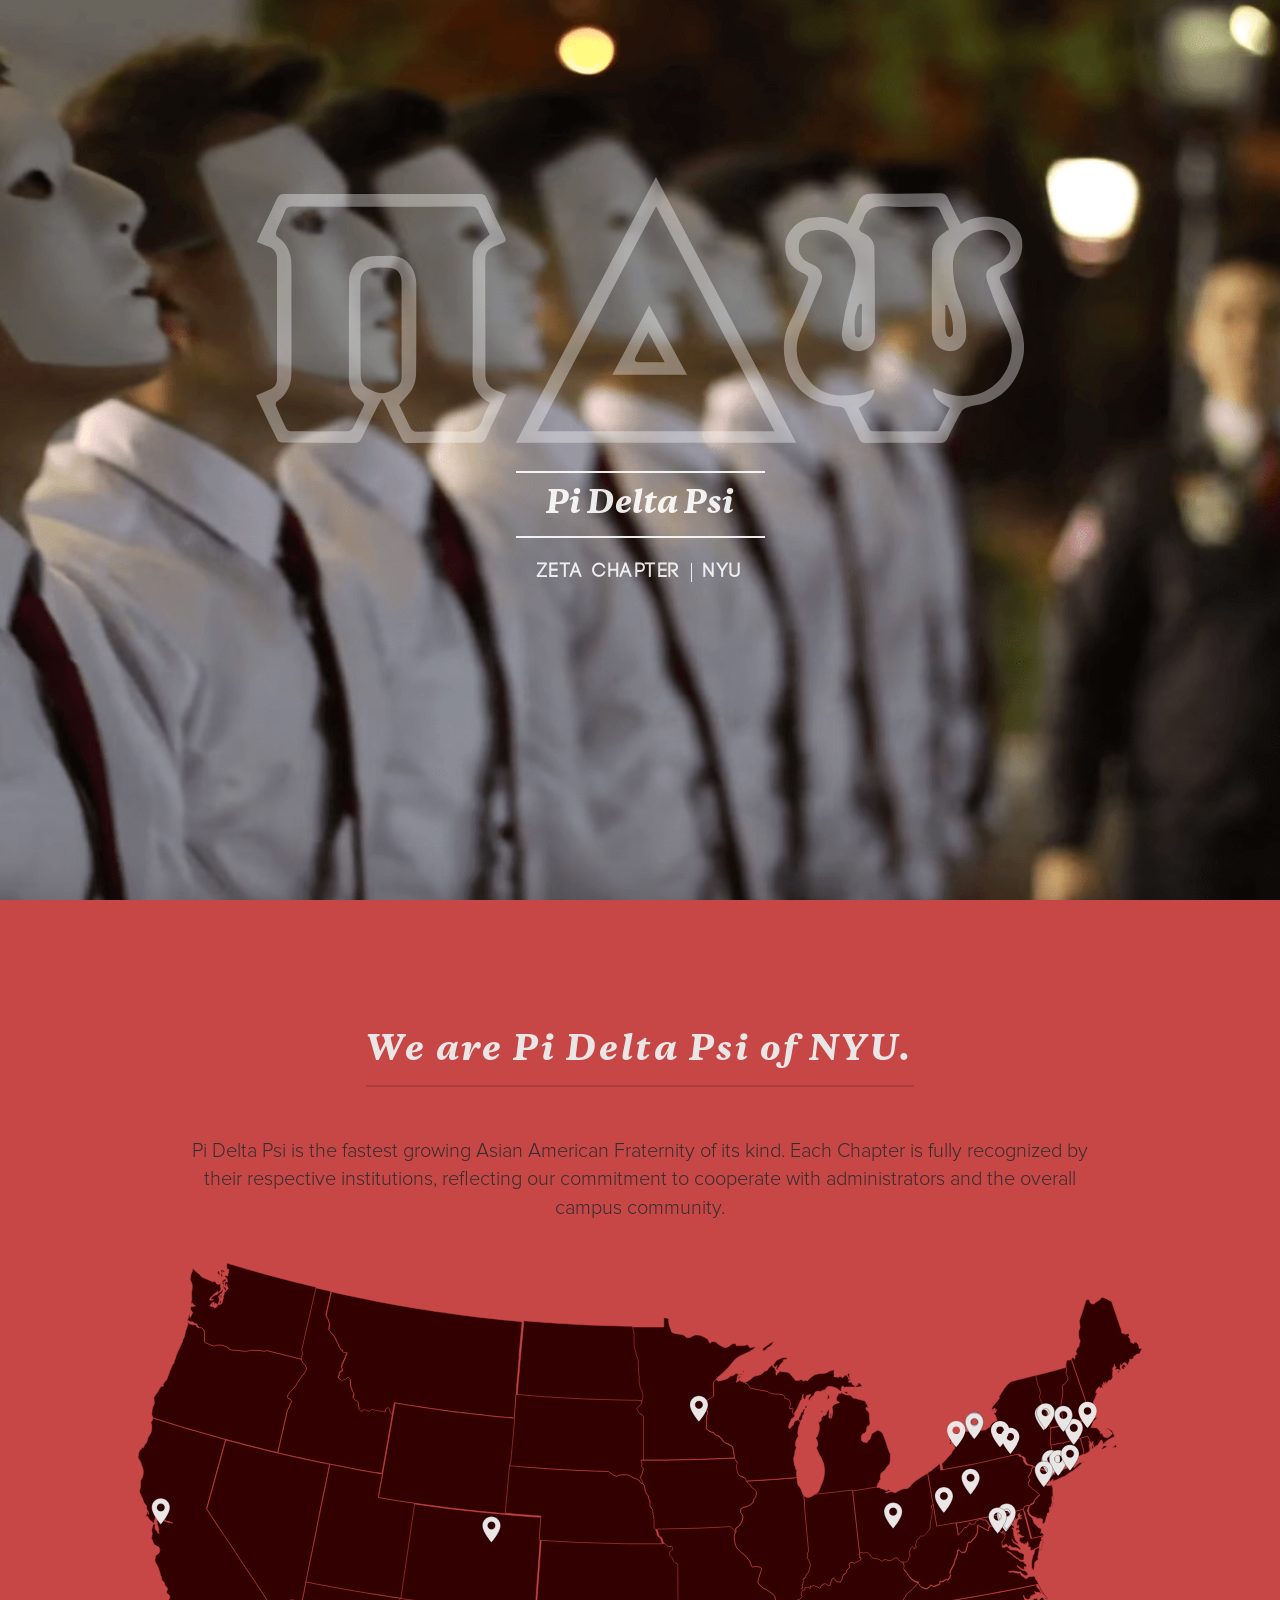
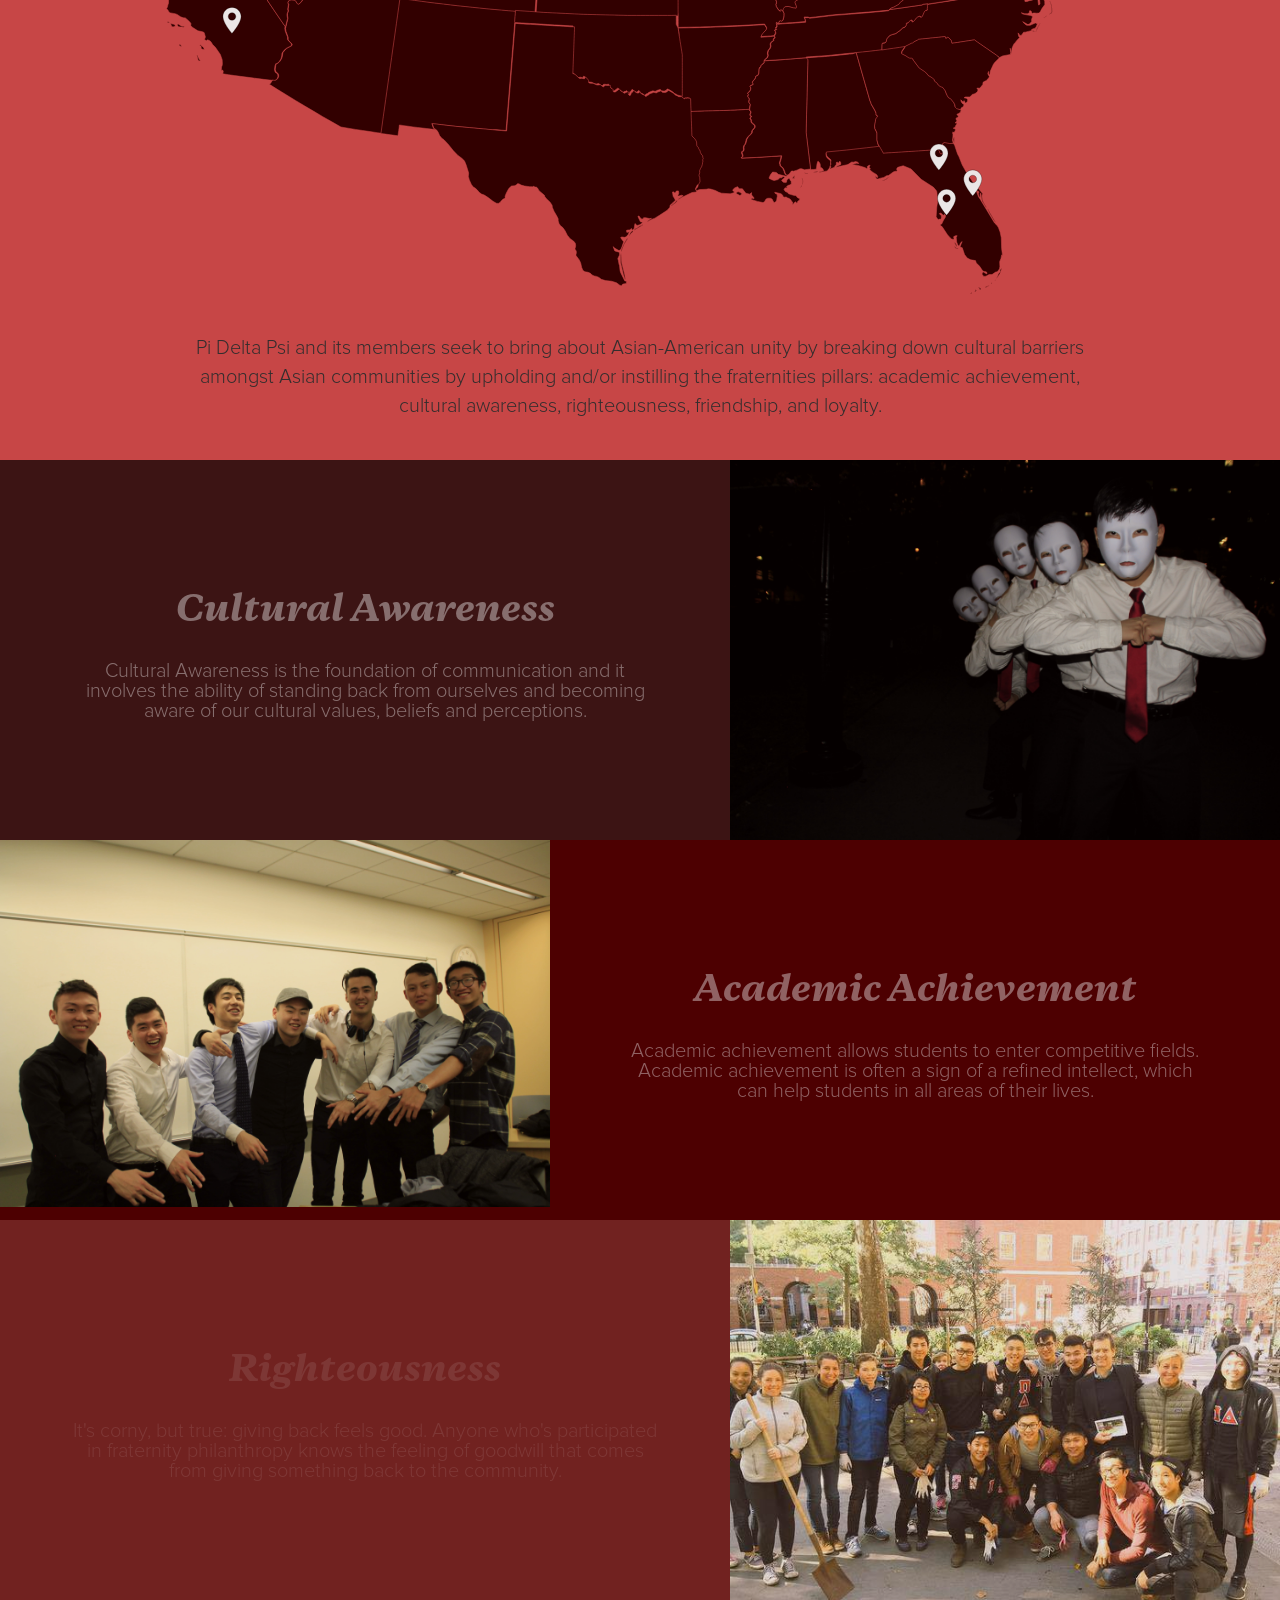
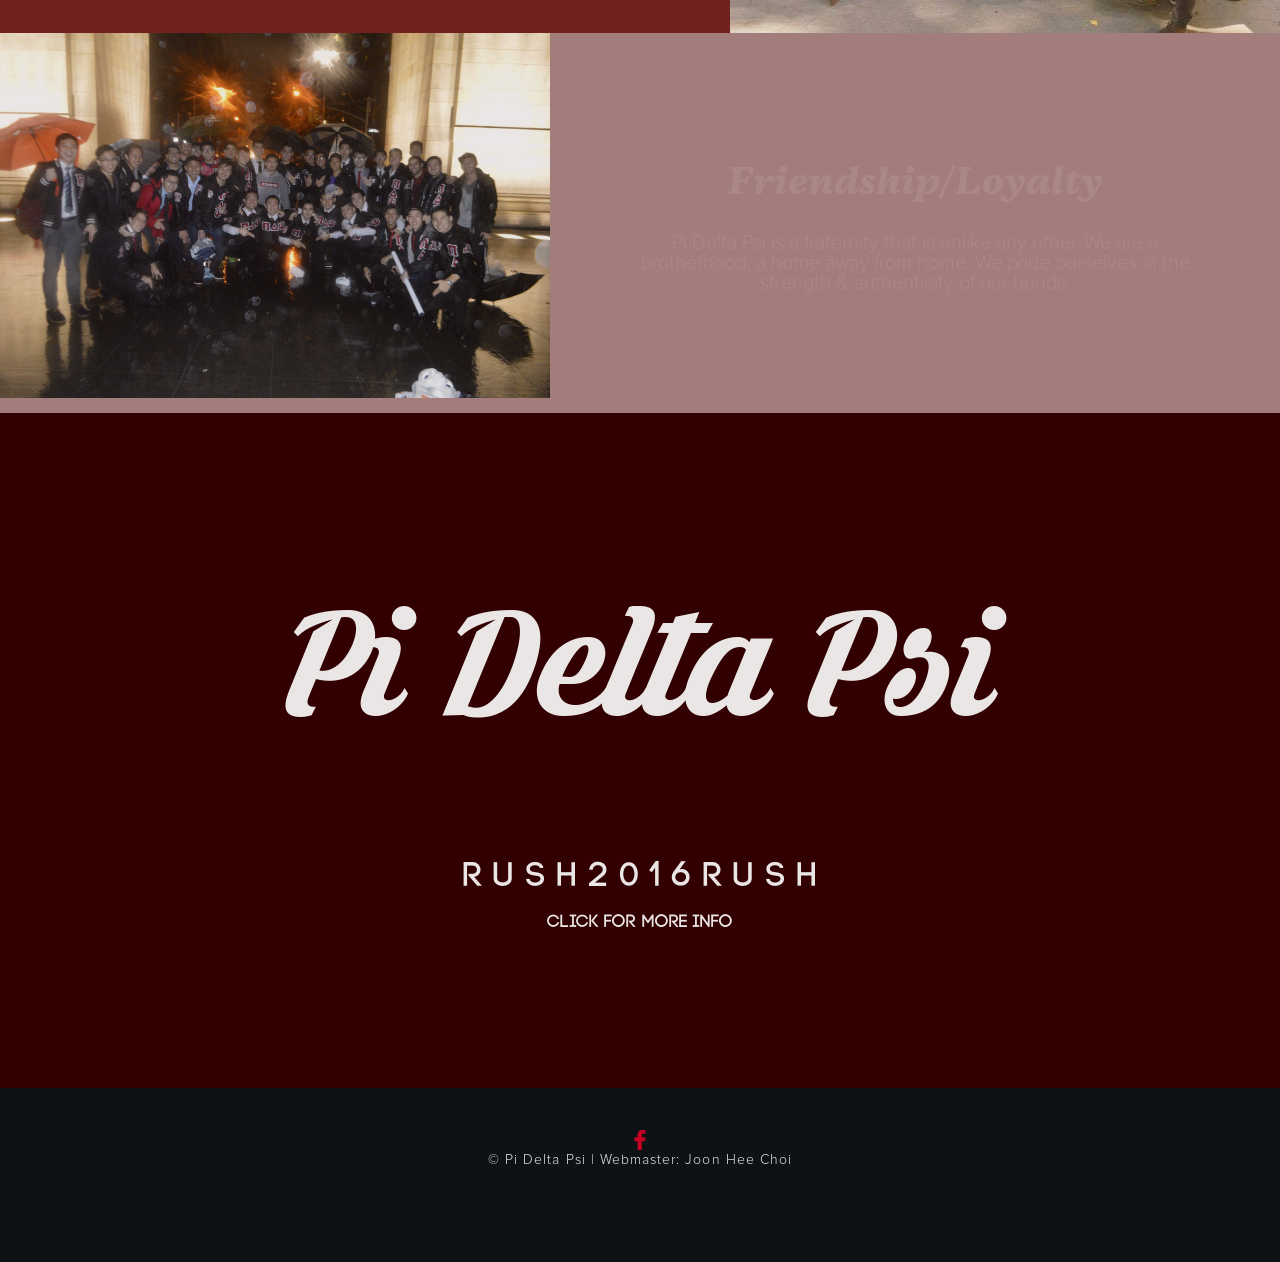
==== commit 1ef5d9e0: "fixed bugs" ====
--- a/final/html/index.html
+++ b/final/html/index.html
@@ -129,6 +129,7 @@
                 <div class="rush-content">
                     <p class="rush-line-1">Pi Delta Psi</p>
                     <p class="rush-me">R U S H 2 0 1 6 R U S H</p>
+                    <p class = "click-me">Click for more info</p>
                 </div>
 
             </section>
--- a/final/css/style.css
+++ b/final/css/style.css
@@ -170,6 +170,13 @@
   font-size: 35px;
   text-align: center;
 }
+.click-me{
+  font-family: CodeBold;
+  color: white;
+  padding-top: 0.5em;
+  font-size: 18px;
+  text-align: center;
+}
 /* rush section end */
 
 #name{
@@ -195,7 +202,7 @@
   padding: 0;
   margin: 0;
   width: 100%;
-  height: 320px;
+  /*height: 320px;*/
   background-color: #3E1717;
   overflow: hidden;
 }
@@ -221,7 +228,7 @@
 }
 #container1,#container3, #container4, #container5, #container6{
   opacity: 0;
-  padding-top: 20px;
+  /*padding-top: 20px;*/
   text-align: center;
 }
 
@@ -391,8 +398,15 @@
 .left-image{
   display: block;
   float: left;
-  width: 480px;
-  margin-right: 50px;
+  width: 550px;
+  /*width: 480px;*/
+  /*margin-right: 50px;*/
+} 
+.cultural{
+  float: right;
+}
+.righteousness{
+  float: right;
 }
 #page-three, #page-four, #page-five, #page-six{
   display: block;
@@ -433,13 +447,16 @@
     margin: auto;
   }
   #container1,#container3, #container4, #container5, #container6{
-     float: right;
+    width: 90%;
+    margin: auto;
+    opacity: 1;
+
     }
     
 }
 @media only screen and (max-width: 650px){
   #three, #four, #five, #six{
-    height: 700px;
+    height: 730px;
   }
   .rush-line-1 {
     font-size: 120px;
@@ -462,4 +479,38 @@
   .letters{
     width: 70%;
   }
+}
+
+
+
+/*#three {
+  height: auto;
+  position: relative;
+}*/
+.left-image img {
+  width: 100%;
+  height: auto;
+}
+
+.pillars-container {
+  text-align: center;
+  width: calc(100% - 550px); 
+  height: 380px;
+  line-height: 380px;
+  padding: 0px;
+}
+
+.pillars {
+  display: inline-block;
+  width: 80%;
+  vertical-align: middle;
+  line-height: normal;
+}
+
+/* background image */
+.cultural {
+  background-image: url("../img/cultural.jpg");
+  background-size: cover;
+  background-repeat: no-repeat;
+  height: 380px;
 }
